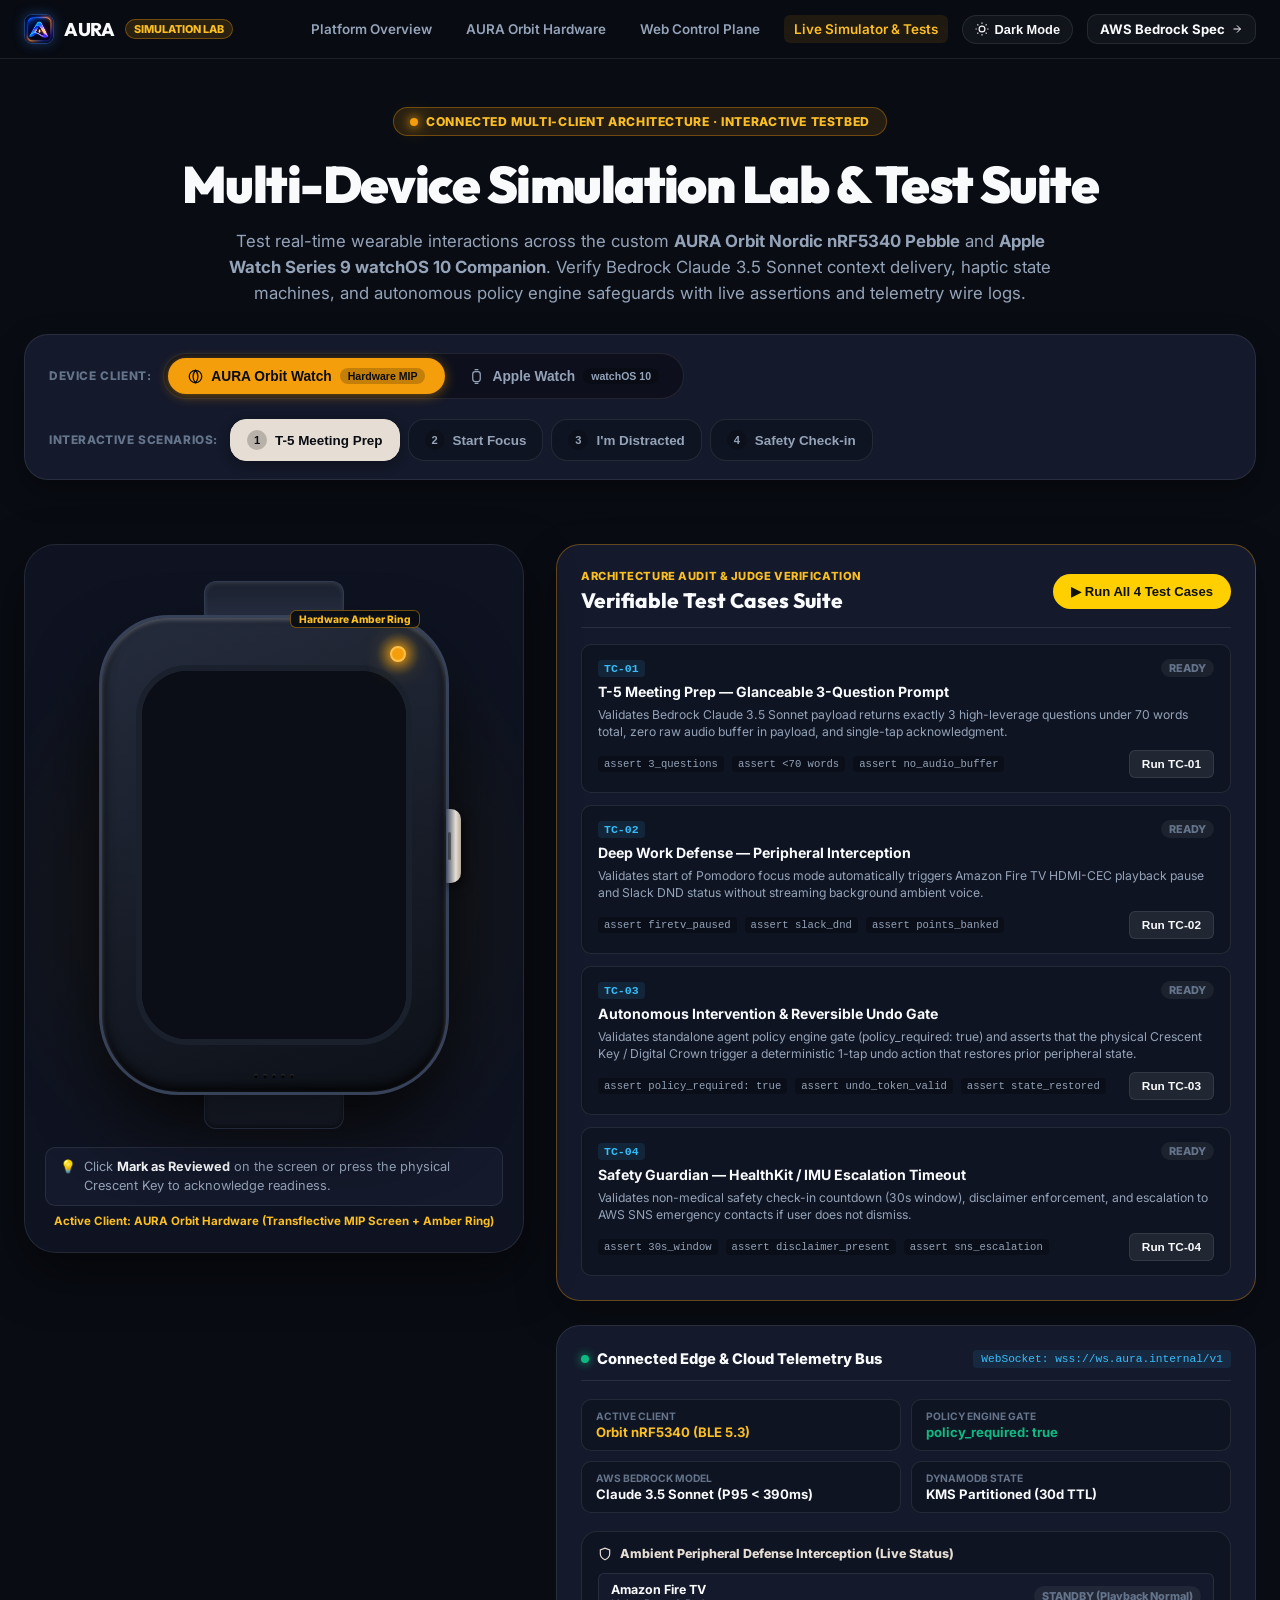
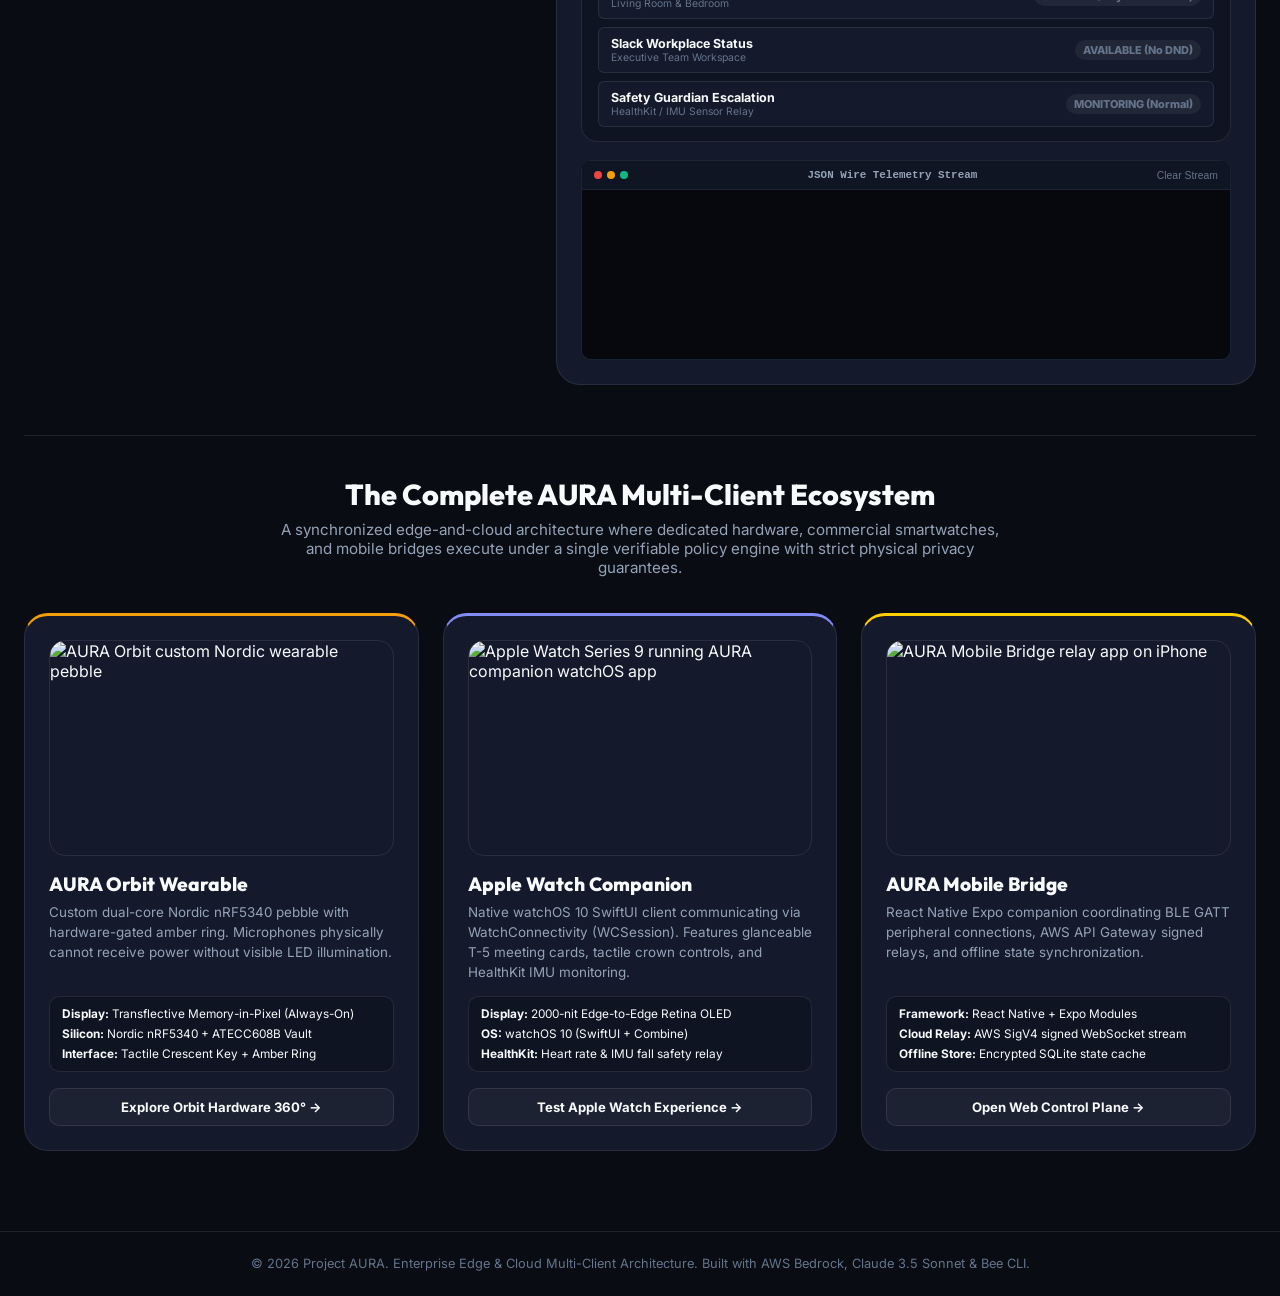
==== frontend/simulator.html @ 4e936255 "style: elevate architectural presentation, branding assets, and executive overview" ====
<!DOCTYPE html>
<html lang="en">
<head>
  <meta charset="UTF-8">
  <meta name="viewport" content="width=device-width, initial-scale=1.0">
  <title>AURA Multi-Device Simulation Lab &amp; Verifiable Test Suite</title>
  <meta name="description" content="Interactive multi-device hardware simulation lab and verifiable testbed for Project AURA. Test AURA Orbit Wearable, Apple Watch watchOS 10 companion, and policy engine state machines in real-time.">
  <link rel="icon" type="image/png" href="assets/aura-logo.png">
  <link rel="preconnect" href="https://fonts.googleapis.com">
  <link rel="preconnect" href="https://fonts.gstatic.com" crossorigin>
  <link href="https://fonts.googleapis.com/css2?family=Inter:wght@400;500;600;700;800&family=Outfit:wght@600;700;800;900&display=swap" rel="stylesheet">
  <link rel="stylesheet" href="simulator.css">
  <script>
    // Immediate Theme Initialization
    (function() {
      const savedTheme = localStorage.getItem('aura-color-theme') || 'dark';
      document.documentElement.setAttribute('data-theme', savedTheme);
    })();
  </script>
</head>
<body>

  <!-- =========================================================================
       STICKY HEADER & NAVIGATION
       ========================================================================= -->
  <header class="sim-header" role="banner">
    <div class="sim-container sim-nav-wrapper">
      <a href="index.html" class="sim-brand" aria-label="AURA Home">
        <img src="assets/aura-logo.png" alt="AURA Logo" class="brand-logo-img" style="width:30px; height:30px; border-radius:8px; object-fit:cover; border:1px solid rgba(59,130,246,0.45); box-shadow:0 0 12px rgba(59,130,246,0.35);">
        <span class="sim-brand-title">AURA</span>
        <span class="sim-brand-badge">Simulation Lab</span>
      </a>

      <nav class="sim-nav-links" aria-label="Simulator Navigation">
        <a href="index.html" class="sim-nav-link">Platform Overview</a>
        <a href="orbit.html" class="sim-nav-link">AURA Orbit Hardware</a>
        <a href="control-plane.html" class="sim-nav-link">Web Control Plane</a>
        <a href="simulator.html" class="sim-nav-link active">Live Simulator &amp; Tests</a>

        <button id="theme-toggle-btn" class="theme-pill-btn" aria-label="Toggle display theme" title="Toggle theme">
          <svg width="14" height="14" viewBox="0 0 24 24" fill="none" stroke="currentColor" stroke-width="2"><circle cx="12" cy="12" r="5"/><line x1="12" y1="1" x2="12" y2="3"/><line x1="12" y1="21" x2="12" y2="23"/><line x1="4.22" y1="4.22" x2="5.64" y2="5.64"/><line x1="18.36" y1="18.36" x2="19.78" y2="19.78"/><line x1="1" y1="12" x2="3" y2="12"/><line x1="21" y1="12" x2="23" y2="12"/><line x1="4.22" y1="19.78" x2="5.64" y2="18.36"/><line x1="18.36" y1="5.64" x2="19.78" y2="4.22"/></svg>
          <span id="theme-toggle-label">Dark Mode</span>
        </button>

        <a href="index.html#architecture" class="btn-nav-outline">
          <span>AWS Bedrock Spec</span>
          <svg width="12" height="12" viewBox="0 0 24 24" fill="none" stroke="currentColor" stroke-width="2"><path d="M5 12h14"/><path d="M12 5l7 7-7 7"/></svg>
        </a>
      </nav>
    </div>
  </header>

  <main>
    <div class="sim-container">

      <!-- =======================================================================
           HERO & EXECUTIVE TESTBED BANNER
           ======================================================================= -->
      <section class="sim-hero-section" aria-label="Simulation Overview">
        <div class="sim-arch-pill">
          <span class="sim-pulse-dot" aria-hidden="true"></span>
          <span>CONNECTED MULTI-CLIENT ARCHITECTURE · INTERACTIVE TESTBED</span>
        </div>
        <h1 class="sim-hero-headline">Multi-Device Simulation Lab &amp; Test Suite</h1>
        <p class="sim-hero-sub">
          Test real-time wearable interactions across the custom <strong>AURA Orbit Nordic nRF5340 Pebble</strong> and 
          <strong>Apple Watch Series 9 watchOS 10 Companion</strong>. Verify Bedrock Claude 3.5 Sonnet context delivery, 
          haptic state machines, and autonomous policy engine safeguards with live assertions and telemetry wire logs.
        </p>

        <!-- =====================================================================
             MASTER CONTROLS TOOLBAR (Device Switcher & Scenarios)
             ===================================================================== -->
        <div class="sim-master-toolbar" role="toolbar" aria-label="Simulator Controls">
          <!-- Device Selector -->
          <div class="toolbar-group">
            <span class="toolbar-label">Device Client:</span>
            <div class="device-toggle-pills" role="radiogroup" aria-label="Select device">
              <button type="button" class="device-pill active" id="sim-device-orbit-btn" data-device="orbit" role="radio" aria-checked="true">
                <svg width="15" height="15" viewBox="0 0 24 24" fill="none" stroke="currentColor" stroke-width="2"><circle cx="12" cy="12" r="10"/><path d="M12 2a15.3 15.3 0 0 1 4 10 15.3 15.3 0 0 1-4 10 15.3 15.3 0 0 1-4-10 15.3 15.3 0 0 1 4-10z"/></svg>
                <span>AURA Orbit Watch</span>
                <span class="device-sub-tag">Hardware MIP</span>
              </button>
              <button type="button" class="device-pill" id="sim-device-apple-btn" data-device="apple-watch" role="radio" aria-checked="false">
                <svg width="15" height="15" viewBox="0 0 24 24" fill="none" stroke="currentColor" stroke-width="2"><rect x="6" y="4" width="12" height="16" rx="4"/><path d="M9 1h6"/><path d="M9 23h6"/></svg>
                <span>Apple Watch</span>
                <span class="device-sub-tag">watchOS 10</span>
              </button>
            </div>
          </div>

          <!-- Scenario Tabs -->
          <div class="toolbar-group">
            <span class="toolbar-label">Interactive Scenarios:</span>
            <div class="scenario-tabs-list" role="tablist" aria-label="Interactive scenarios">
              <button type="button" class="scenario-tab-btn active" data-scenario="t5" role="tab" aria-selected="true">
                <span class="tab-num-circle">1</span>
                <span>T-5 Meeting Prep</span>
              </button>
              <button type="button" class="scenario-tab-btn" data-scenario="focus" role="tab" aria-selected="false">
                <span class="tab-num-circle">2</span>
                <span>Start Focus</span>
              </button>
              <button type="button" class="scenario-tab-btn" data-scenario="distracted" role="tab" aria-selected="false">
                <span class="tab-num-circle">3</span>
                <span>I'm Distracted</span>
              </button>
              <button type="button" class="scenario-tab-btn" data-scenario="safety" role="tab" aria-selected="false">
                <span class="tab-num-circle">4</span>
                <span>Safety Check-in</span>
              </button>
            </div>
          </div>
        </div>
      </section>

      <!-- =======================================================================
           PRIMARY SIMULATOR STAGE GRID (Left: Watch Chassis | Right: Cockpit & Tests)
           ======================================================================= -->
      <section class="sim-stage-main-grid" aria-label="Interactive Watch Stage and Test Cockpit">

        <!-- LEFT COLUMN: EXPANDED FULL-EXPERIENCE WATCH CHASSIS -->
        <div class="watch-viewport-stage">
          <div class="watch-strap-top" aria-hidden="true"></div>

          <!-- 1. ORBIT PHYSICAL PEBBLE CHASSIS -->
          <div class="orbit-pebble-frame" id="orbit-chassis-frame" role="region" aria-label="AURA Orbit Physical Hardware Wearable">
            <!-- Hardware Amber LED Ring Indicator -->
            <div class="orbit-amber-indicator" id="orbit-amber-ring" title="Click to toggle hardware amber ring pulse" role="button" tabindex="0" aria-label="Hardware Amber Ring Indicator">
              <div class="amber-bloom"></div>
              <div class="amber-core"></div>
              <span class="amber-label-tag">Hardware Amber Ring</span>
            </div>

            <!-- Tactile Crescent Control Key (Clickable physical button) -->
            <button type="button" class="orbit-crescent-button" id="orbit-hardware-crescent-key" title="Tactile Crescent Key (Click to Trigger/Acknowledge)" aria-label="Tactile Crescent Key">
              <span class="key-notch"></span>
            </button>

            <!-- Transflective Memory-in-Pixel Display Bezel -->
            <div class="orbit-bezel-enclosure">
              <div class="orbit-mip-canvas" id="orbit-screen-surface" role="document" aria-label="Orbit Screen Content">
                <!-- Content dynamically injected by simulator.js -->
              </div>
            </div>

            <!-- Bottom Acoustic Mic / Vent Mesh -->
            <div class="orbit-mesh-ports" aria-hidden="true">
              <span class="mesh-circle"></span>
              <span class="mesh-circle"></span>
              <span class="mesh-circle"></span>
              <span class="mesh-circle"></span>
              <span class="mesh-circle"></span>
            </div>
          </div>

          <!-- 2. APPLE WATCH CHASSIS (watchOS 10 OLED) -->
          <div class="apple-watch-frame" id="apple-watch-chassis-frame" style="display: none;" role="region" aria-label="AURA Apple Watch Series 9 Companion">
            <!-- Digital Crown (Rotatable / Clickable) -->
            <button type="button" class="apple-crown-button" id="apple-digital-crown" title="Digital Crown (Click to Cycle Scenarios)" aria-label="Digital Crown"></button>
            
            <!-- Side App Switcher / Action Button -->
            <button type="button" class="apple-side-key" id="apple-side-button" title="Side Button (Click to Trigger Undo / Dismiss)" aria-label="Apple Watch Side Button"></button>

            <!-- Curved Retina OLED Bezel -->
            <div class="apple-oled-bezel">
              <div class="watchos-top-bar">
                <span>09:41</span>
                <div class="watchos-icons-strip">
                  <span style="display:inline-block; width:6px; height:6px; border-radius:50%; background:#10b981;"></span>
                  <svg width="12" height="12" viewBox="0 0 24 24" fill="none" stroke="currentColor" stroke-width="2.5"><path d="M5 12.55a11 11 0 0 1 14.08 0"/><path d="M1.42 9a16 16 0 0 1 21.16 0"/><path d="M8.53 16.11a6 6 0 0 1 6.95 0"/><line x1="12" y1="20" x2="12.01" y2="20"/></svg>
                </div>
              </div>
              <div class="watchos-oled-surface" id="apple-screen-surface" role="document" aria-label="Apple Watch Screen Content">
                <!-- Content dynamically injected by simulator.js -->
              </div>
            </div>
          </div>

          <div class="watch-strap-bottom" aria-hidden="true"></div>

          <!-- Stage Captions & Tactile Hint -->
          <div class="watch-stage-caption-box">
            <div class="stage-instruction-pill">
              <span aria-hidden="true">💡</span>
              <span id="stage-instruction-text">Click <strong>Mark as Reviewed</strong> on the screen or press the physical Crescent Key to acknowledge readiness.</span>
            </div>
            <div class="stage-mode-label" id="stage-mode-label">
              Active Client: AURA Orbit Hardware (Transflective MIP Screen + Amber Ring)
            </div>
          </div>
        </div>

        <!-- RIGHT COLUMN: INTERACTIVE TEST SUITE & CLOUD TELEMETRY COCKPIT -->
        <div class="cockpit-panel-col">

          <!-- 1. VERIFIABLE TEST CASES RUNNER CARD -->
          <div class="test-cases-suite-card">
            <div class="suite-header-bar">
              <div class="suite-title-group">
                <span class="suite-kicker">Architecture Audit &amp; Judge Verification</span>
                <h2 class="suite-title">Verifiable Test Cases Suite</h2>
              </div>
              <button type="button" class="btn-run-all-tests" id="btn-run-all-tests" title="Execute automated verification sequence across all 4 test cases">
                <span>▶ Run All 4 Test Cases</span>
              </button>
            </div>

            <div class="test-cases-grid">

              <!-- TC-01 -->
              <div class="test-case-item" id="tc-item-1">
                <div class="tc-top-row">
                  <span class="tc-id-badge">TC-01</span>
                  <span class="tc-status-badge" id="tc-badge-1">READY</span>
                </div>
                <h3 class="tc-name">T-5 Meeting Prep — Glanceable 3-Question Prompt</h3>
                <p class="tc-assertion-desc">
                  Validates Bedrock Claude 3.5 Sonnet payload returns exactly 3 high-leverage questions under 70 words total, zero raw audio buffer in payload, and single-tap acknowledgment.
                </p>
                <div class="tc-actions-bar">
                  <div class="tc-assertions-list">
                    <span class="tc-assert-chip">assert 3_questions</span>
                    <span class="tc-assert-chip">assert &lt;70 words</span>
                    <span class="tc-assert-chip">assert no_audio_buffer</span>
                  </div>
                  <button type="button" class="btn-run-tc" data-tcid="1" title="Execute TC-01">Run TC-01</button>
                </div>
              </div>

              <!-- TC-02 -->
              <div class="test-case-item" id="tc-item-2">
                <div class="tc-top-row">
                  <span class="tc-id-badge">TC-02</span>
                  <span class="tc-status-badge" id="tc-badge-2">READY</span>
                </div>
                <h3 class="tc-name">Deep Work Defense — Peripheral Interception</h3>
                <p class="tc-assertion-desc">
                  Validates start of Pomodoro focus mode automatically triggers Amazon Fire TV HDMI-CEC playback pause and Slack DND status without streaming background ambient voice.
                </p>
                <div class="tc-actions-bar">
                  <div class="tc-assertions-list">
                    <span class="tc-assert-chip">assert firetv_paused</span>
                    <span class="tc-assert-chip">assert slack_dnd</span>
                    <span class="tc-assert-chip">assert points_banked</span>
                  </div>
                  <button type="button" class="btn-run-tc" data-tcid="2" title="Execute TC-02">Run TC-02</button>
                </div>
              </div>

              <!-- TC-03 -->
              <div class="test-case-item" id="tc-item-3">
                <div class="tc-top-row">
                  <span class="tc-id-badge">TC-03</span>
                  <span class="tc-status-badge" id="tc-badge-3">READY</span>
                </div>
                <h3 class="tc-name">Autonomous Intervention &amp; Reversible Undo Gate</h3>
                <p class="tc-assertion-desc">
                  Validates standalone agent policy engine gate (policy_required: true) and asserts that the physical Crescent Key / Digital Crown trigger a deterministic 1-tap undo action that restores prior peripheral state.
                </p>
                <div class="tc-actions-bar">
                  <div class="tc-assertions-list">
                    <span class="tc-assert-chip">assert policy_required: true</span>
                    <span class="tc-assert-chip">assert undo_token_valid</span>
                    <span class="tc-assert-chip">assert state_restored</span>
                  </div>
                  <button type="button" class="btn-run-tc" data-tcid="3" title="Execute TC-03">Run TC-03</button>
                </div>
              </div>

              <!-- TC-04 -->
              <div class="test-case-item" id="tc-item-4">
                <div class="tc-top-row">
                  <span class="tc-id-badge">TC-04</span>
                  <span class="tc-status-badge" id="tc-badge-4">READY</span>
                </div>
                <h3 class="tc-name">Safety Guardian — HealthKit / IMU Escalation Timeout</h3>
                <p class="tc-assertion-desc">
                  Validates non-medical safety check-in countdown (30s window), disclaimer enforcement, and escalation to AWS SNS emergency contacts if user does not dismiss.
                </p>
                <div class="tc-actions-bar">
                  <div class="tc-assertions-list">
                    <span class="tc-assert-chip">assert 30s_window</span>
                    <span class="tc-assert-chip">assert disclaimer_present</span>
                    <span class="tc-assert-chip">assert sns_escalation</span>
                  </div>
                  <button type="button" class="btn-run-tc" data-tcid="4" title="Execute TC-04">Run TC-04</button>
                </div>
              </div>

            </div>
          </div>

          <!-- 2. CONNECTED CLOUD TELEMETRY COCKPIT CARD -->
          <div class="telemetry-cockpit-card">
            <div class="telemetry-header-row">
              <div class="telemetry-title-wrap">
                <span class="telemetry-live-dot" aria-hidden="true"></span>
                <span class="telemetry-title">Connected Edge &amp; Cloud Telemetry Bus</span>
              </div>
              <span class="telemetry-pipe-tag">WebSocket: wss://ws.aura.internal/v1</span>
            </div>

            <!-- KPI Matrix -->
            <div class="kpi-matrix-2x2">
              <div class="kpi-stat-box">
                <div class="kpi-label">Active Client</div>
                <div class="kpi-value amber" id="kpi-active-client">Orbit nRF5340 (BLE 5.3)</div>
              </div>
              <div class="kpi-stat-box">
                <div class="kpi-label">Policy Engine Gate</div>
                <div class="kpi-value green" id="kpi-policy-status">policy_required: true</div>
              </div>
              <div class="kpi-stat-box">
                <div class="kpi-label">AWS Bedrock Model</div>
                <div class="kpi-value">Claude 3.5 Sonnet (P95 &lt; 390ms)</div>
              </div>
              <div class="kpi-stat-box">
                <div class="kpi-label">DynamoDB State</div>
                <div class="kpi-value">KMS Partitioned (30d TTL)</div>
              </div>
            </div>

            <!-- Peripheral Defense Status -->
            <div class="peripheral-matrix-card">
              <div class="peripheral-matrix-title">
                <svg width="14" height="14" viewBox="0 0 24 24" fill="none" stroke="currentColor" stroke-width="2"><path d="M12 22s8-4 8-10V5l-8-3-8 3v7c0 6 8 10 8 10z"/></svg>
                <span>Ambient Peripheral Defense Interception (Live Status)</span>
              </div>
              <div class="peripheral-list">
                <div class="periph-row">
                  <div>
                    <div class="periph-name-title">Amazon Fire TV</div>
                    <div class="periph-name-sub">Living Room &amp; Bedroom</div>
                  </div>
                  <span class="periph-badge standby" id="periph-status-firetv">STANDBY (Playback Normal)</span>
                </div>
                <div class="periph-row">
                  <div>
                    <div class="periph-name-title">Slack Workplace Status</div>
                    <div class="periph-name-sub">Executive Team Workspace</div>
                  </div>
                  <span class="periph-badge standby" id="periph-status-slack">AVAILABLE (No DND)</span>
                </div>
                <div class="periph-row">
                  <div>
                    <div class="periph-name-title">Safety Guardian Escalation</div>
                    <div class="periph-name-sub">HealthKit / IMU Sensor Relay</div>
                  </div>
                  <span class="periph-badge standby" id="periph-status-safety">MONITORING (Normal)</span>
                </div>
              </div>
            </div>

            <!-- Wire Log Stream Box -->
            <div class="wire-stream-box">
              <div class="stream-top-bar">
                <div class="stream-dots">
                  <span></span><span></span><span></span>
                </div>
                <span class="stream-label">JSON Wire Telemetry Stream</span>
                <button type="button" class="stream-clear-btn" id="wire-stream-clear-btn">Clear Stream</button>
              </div>
              <div class="stream-entries-container" id="wire-stream-entries">
                <!-- Wire packets logged here dynamically -->
              </div>
            </div>

          </div>

        </div>

      </section>

      <!-- =======================================================================
           BOTTOM: 3 CONNECTED CLIENTS ECOSYSTEM OVERVIEW
           ======================================================================= -->
      <section class="ecosystem-summary-section" aria-label="Unified 3-Client Ecosystem">
        <h2 class="eco-summary-title">The Complete AURA Multi-Client Ecosystem</h2>
        <p class="eco-summary-sub">
          A synchronized edge-and-cloud architecture where dedicated hardware, commercial smartwatches, and 
          mobile bridges execute under a single verifiable policy engine with strict physical privacy guarantees.
        </p>

        <div class="eco-cards-row">

          <!-- 1. Orbit Pebble -->
          <article class="eco-item-card orbit">
            <div class="eco-item-thumb">
              <img src="assets/orbit-hero.jpg" alt="AURA Orbit custom Nordic wearable pebble" loading="lazy">
            </div>
            <h3 class="eco-item-name">AURA Orbit Wearable</h3>
            <p class="eco-item-desc">
              Custom dual-core Nordic nRF5340 pebble with hardware-gated amber ring. Microphones physically cannot receive power without visible LED illumination.
            </p>
            <ul class="eco-item-specs">
              <li><strong>Display:</strong> Transflective Memory-in-Pixel (Always-On)</li>
              <li><strong>Silicon:</strong> Nordic nRF5340 + ATECC608B Vault</li>
              <li><strong>Interface:</strong> Tactile Crescent Key + Amber Ring</li>
            </ul>
            <a href="orbit.html" class="eco-item-link">Explore Orbit Hardware 360° →</a>
          </article>

          <!-- 2. Apple Watch -->
          <article class="eco-item-card apple">
            <div class="eco-item-thumb">
              <img src="assets/aura-apple-watch.jpg" alt="Apple Watch Series 9 running AURA companion watchOS app" loading="lazy">
            </div>
            <h3 class="eco-item-name">Apple Watch Companion</h3>
            <p class="eco-item-desc">
              Native watchOS 10 SwiftUI client communicating via WatchConnectivity (WCSession). Features glanceable T-5 meeting cards, tactile crown controls, and HealthKit IMU monitoring.
            </p>
            <ul class="eco-item-specs">
              <li><strong>Display:</strong> 2000-nit Edge-to-Edge Retina OLED</li>
              <li><strong>OS:</strong> watchOS 10 (SwiftUI + Combine)</li>
              <li><strong>HealthKit:</strong> Heart rate &amp; IMU fall safety relay</li>
            </ul>
            <a href="simulator.html" class="eco-item-link" onclick="document.getElementById('sim-device-apple-btn').click(); window.scrollTo({top:0, behavior:'smooth'}); return false;">Test Apple Watch Experience →</a>
          </article>

          <!-- 3. Mobile Bridge -->
          <article class="eco-item-card mobile">
            <div class="eco-item-thumb">
              <img src="assets/aura-mobile-bridge.jpg" alt="AURA Mobile Bridge relay app on iPhone" loading="lazy">
            </div>
            <h3 class="eco-item-name">AURA Mobile Bridge</h3>
            <p class="eco-item-desc">
              React Native Expo companion coordinating BLE GATT peripheral connections, AWS API Gateway signed relays, and offline state synchronization.
            </p>
            <ul class="eco-item-specs">
              <li><strong>Framework:</strong> React Native + Expo Modules</li>
              <li><strong>Cloud Relay:</strong> AWS SigV4 signed WebSocket stream</li>
              <li><strong>Offline Store:</strong> Encrypted SQLite state cache</li>
            </ul>
            <a href="control-plane.html" class="eco-item-link">Open Web Control Plane →</a>
          </article>

        </div>
      </section>

    </div>
  </main>

  <!-- =========================================================================
       FOOTER
       ========================================================================= -->
  <footer class="sim-footer" role="contentinfo">
    <div class="sim-container">
      <p>© 2026 Project AURA. Enterprise Edge &amp; Cloud Multi-Client Architecture. Built with AWS Bedrock, Claude 3.5 Sonnet &amp; Bee CLI.</p>
    </div>
  </footer>

  <script src="simulator.js"></script>
</body>
</html>
---- frontend/simulator.css ----
/* ==========================================================================
   AURA Multi-Device Ecosystem & Interactive Watch Simulation Lab Styles
   Enterprise Multi-Device Interactive Testbed
   ========================================================================== */

:root {
  --sim-bg-page: #090c13;
  --sim-surface-base: #0f1422;
  --sim-surface-card: #14192b;
  --sim-surface-card-hover: #1a2138;
  --sim-surface-subtle: rgba(255, 255, 255, 0.04);

  --sim-border: rgba(255, 255, 255, 0.09);
  --sim-border-hover: rgba(255, 255, 255, 0.2);

  --sim-amber: #f59e0b;
  --sim-amber-glow: #fbbf24;
  --sim-amber-bg: rgba(245, 158, 11, 0.12);
  --sim-yellow: #FFCF00;

  --sim-purple: #818cf8;
  --sim-purple-glow: #a5b4fc;
  --sim-purple-bg: rgba(129, 140, 248, 0.12);

  --sim-green: #10b981;
  --sim-green-bg: rgba(16, 185, 129, 0.14);

  --sim-red: #ef4444;
  --sim-red-bg: rgba(239, 68, 68, 0.14);

  --sim-cyan: #38bdf8;

  --sim-text-primary: #f8fafc;
  --sim-text-secondary: #94a3b8;
  --sim-text-muted: #64748b;
  --sim-text-sand: #e6ded4;

  --sim-radius-xs: 6px;
  --sim-radius-sm: 10px;
  --sim-radius-md: 16px;
  --sim-radius-lg: 24px;
  --sim-radius-xl: 32px;
  --sim-radius-pill: 9999px;

  --font-sans: 'Inter', -apple-system, BlinkMacSystemFont, "Segoe UI", Roboto, sans-serif;
  --font-display: 'Outfit', -apple-system, BlinkMacSystemFont, "Segoe UI", Roboto, sans-serif;
}

[data-theme="light"] {
  --sim-bg-page: #f8f6f2;
  --sim-surface-base: #f0ece5;
  --sim-surface-card: #ffffff;
  --sim-surface-card-hover: #faf8f5;
  --sim-surface-subtle: #f5f2ec;

  --sim-border: rgba(0, 0, 0, 0.08);
  --sim-border-hover: rgba(0, 0, 0, 0.16);

  --sim-text-primary: #0f1422;
  --sim-text-secondary: #475569;
  --sim-text-muted: #64748b;
  --sim-text-sand: #5c4d3c;
}

*, *::before, *::after {
  box-sizing: border-box;
  margin: 0;
  padding: 0;
}

html {
  font-family: var(--font-sans);
  background-color: var(--sim-bg-page);
  color: var(--sim-text-primary);
  scroll-behavior: smooth;
  -webkit-font-smoothing: antialiased;
}

body {
  background-color: var(--sim-bg-page);
  min-height: 100vh;
  display: flex;
  flex-direction: column;
}

/* Page Container */
.sim-container {
  max-width: 1360px;
  margin: 0 auto;
  padding: 0 24px;
  width: 100%;
}

/* ==========================================================================
   HEADER & NAVIGATION
   ========================================================================== */
.sim-header {
  position: sticky;
  top: 0;
  z-index: 1000;
  background: rgba(9, 12, 19, 0.88);
  backdrop-filter: blur(16px);
  -webkit-backdrop-filter: blur(16px);
  border-bottom: 1px solid var(--sim-border);
  padding: 14px 0;
}

[data-theme="light"] .sim-header {
  background: rgba(248, 246, 242, 0.88);
}

.sim-nav-wrapper {
  display: flex;
  justify-content: space-between;
  align-items: center;
  gap: 20px;
}

.sim-brand {
  display: flex;
  align-items: center;
  gap: 10px;
  text-decoration: none;
  color: var(--sim-text-primary);
}

.brand-logo-img {
  width: 30px;
  height: 30px;
  border-radius: 8px;
  object-fit: cover;
  border: 1px solid rgba(59, 130, 246, 0.45);
  box-shadow: 0 0 12px rgba(59, 130, 246, 0.35);
  transition: transform 0.2s ease, box-shadow 0.2s ease;
}

.brand-logo-img:hover {
  transform: scale(1.06);
  box-shadow: 0 0 16px rgba(96, 165, 250, 0.55);
}

.sim-brand-mark {
  width: 28px;
  height: 28px;
  border-radius: 50%;
  background: #090c13;
  border: 1px solid rgba(255, 255, 255, 0.2);
  display: flex;
  align-items: center;
  justify-content: center;
  box-shadow: 0 0 10px rgba(245, 158, 11, 0.3);
}

.sim-brand-ring {
  width: 14px;
  height: 14px;
  border-radius: 50%;
  border: 2.2px solid #f59e0b;
}

.sim-brand-title {
  font-family: var(--font-display);
  font-size: 1.15rem;
  font-weight: 800;
  letter-spacing: -0.02em;
}

.sim-brand-badge {
  font-size: 0.68rem;
  font-weight: 800;
  text-transform: uppercase;
  background: rgba(245, 158, 11, 0.15);
  color: #fbbf24;
  border: 1px solid rgba(245, 158, 11, 0.35);
  padding: 2px 8px;
  border-radius: var(--sim-radius-pill);
}

.sim-nav-links {
  display: flex;
  align-items: center;
  gap: 14px;
}

.sim-nav-link {
  color: var(--sim-text-secondary);
  text-decoration: none;
  font-size: 0.84rem;
  font-weight: 600;
  transition: color 0.2s ease;
  padding: 6px 10px;
  border-radius: var(--sim-radius-xs);
}

.sim-nav-link:hover {
  color: var(--sim-text-primary);
}

.sim-nav-link.active {
  color: #fbbf24;
  background: rgba(245, 158, 11, 0.1);
}

.btn-nav-outline {
  display: inline-flex;
  align-items: center;
  gap: 6px;
  padding: 6px 12px;
  border-radius: var(--sim-radius-sm);
  background: var(--sim-surface-subtle);
  border: 1px solid var(--sim-border);
  color: var(--sim-text-primary);
  font-size: 0.82rem;
  font-weight: 700;
  text-decoration: none;
  transition: all 0.2s ease;
}

.btn-nav-outline:hover {
  border-color: var(--sim-border-hover);
  background: rgba(255, 255, 255, 0.08);
}

.theme-pill-btn {
  display: inline-flex;
  align-items: center;
  gap: 6px;
  padding: 6px 12px;
  border-radius: var(--sim-radius-pill);
  background: var(--sim-surface-subtle);
  border: 1px solid var(--sim-border);
  color: var(--sim-text-primary);
  font-size: 0.8rem;
  font-weight: 700;
  cursor: pointer;
  transition: all 0.2s ease;
}

.theme-pill-btn:hover {
  border-color: var(--sim-border-hover);
}

/* ==========================================================================
   HERO / BANNER
   ========================================================================== */
.sim-hero-section {
  padding: 48px 0 32px;
  text-align: center;
}

.sim-arch-pill,
.sim-hackathon-pill {
  display: inline-flex;
  align-items: center;
  gap: 8px;
  background: rgba(245, 158, 11, 0.12);
  border: 1px solid rgba(245, 158, 11, 0.35);
  color: #fbbf24;
  padding: 6px 16px;
  border-radius: var(--sim-radius-pill);
  font-size: 0.76rem;
  font-weight: 800;
  text-transform: uppercase;
  letter-spacing: 0.05em;
  margin-bottom: 16px;
}

.sim-pulse-dot {
  width: 8px;
  height: 8px;
  border-radius: 50%;
  background: #f59e0b;
  box-shadow: 0 0 10px #f59e0b, 0 0 20px #fbbf24;
  animation: pulseDot 2s infinite ease-in-out;
}

@keyframes pulseDot {
  0%, 100% { transform: scale(1); opacity: 1; }
  50% { transform: scale(1.4); opacity: 0.6; }
}

.sim-hero-headline {
  font-family: var(--font-display);
  font-size: clamp(2rem, 4vw, 3.2rem);
  font-weight: 900;
  letter-spacing: -0.03em;
  color: var(--sim-text-primary);
  margin-bottom: 12px;
}

.sim-hero-sub {
  font-size: 1.05rem;
  line-height: 1.55;
  color: var(--sim-text-secondary);
  max-width: 860px;
  margin: 0 auto 28px;
}

/* ==========================================================================
   MASTER CONTROLS TOOLBAR
   ========================================================================== */
.sim-master-toolbar {
  background: var(--sim-surface-card);
  border: 1px solid var(--sim-border);
  border-radius: var(--sim-radius-lg);
  padding: 18px 24px;
  display: flex;
  flex-wrap: wrap;
  align-items: center;
  justify-content: space-between;
  gap: 20px;
  margin-bottom: 32px;
  box-shadow: 0 12px 30px rgba(0, 0, 0, 0.35);
}

.toolbar-group {
  display: flex;
  align-items: center;
  gap: 12px;
  flex-wrap: wrap;
}

.toolbar-label {
  font-size: 0.74rem;
  font-weight: 800;
  text-transform: uppercase;
  color: var(--sim-text-muted);
  letter-spacing: 0.05em;
}

/* Device Switcher */
.device-toggle-pills {
  display: inline-flex;
  background: rgba(0, 0, 0, 0.35);
  padding: 4px;
  border-radius: var(--sim-radius-pill);
  border: 1px solid var(--sim-border);
  gap: 4px;
}

[data-theme="light"] .device-toggle-pills {
  background: #eae5dc;
}

.device-pill {
  display: inline-flex;
  align-items: center;
  gap: 8px;
  padding: 10px 20px;
  border-radius: var(--sim-radius-pill);
  background: transparent;
  color: var(--sim-text-secondary);
  border: none;
  font-size: 0.86rem;
  font-weight: 700;
  cursor: pointer;
  transition: all 0.25s ease;
}

.device-pill:hover {
  color: var(--sim-text-primary);
  background: rgba(255, 255, 255, 0.06);
}

.device-pill.active {
  background: #f59e0b;
  color: #090c13;
  box-shadow: 0 2px 12px rgba(245, 158, 11, 0.45);
}

.device-pill[data-device="apple-watch"].active {
  background: #6366f1;
  color: #ffffff;
  box-shadow: 0 2px 12px rgba(99, 102, 241, 0.45);
}

.device-sub-tag {
  font-size: 0.66rem;
  padding: 2px 8px;
  border-radius: var(--sim-radius-pill);
  background: rgba(0, 0, 0, 0.25);
  font-weight: 600;
}

.device-pill.active .device-sub-tag {
  background: rgba(0, 0, 0, 0.2);
  color: inherit;
}

/* Scenario Tabs */
.scenario-tabs-list {
  display: flex;
  gap: 8px;
  flex-wrap: wrap;
}

.scenario-tab-btn {
  display: inline-flex;
  align-items: center;
  gap: 8px;
  padding: 10px 16px;
  border-radius: var(--sim-radius-md);
  background: var(--sim-surface-base);
  border: 1px solid var(--sim-border);
  color: var(--sim-text-secondary);
  font-size: 0.84rem;
  font-weight: 700;
  cursor: pointer;
  transition: all 0.2s ease;
}

.scenario-tab-btn:hover {
  background: rgba(255, 255, 255, 0.08);
  color: var(--sim-text-primary);
}

.scenario-tab-btn.active {
  background: var(--sim-text-sand);
  color: #090c13;
  border-color: var(--sim-text-sand);
  box-shadow: 0 4px 12px rgba(0, 0, 0, 0.3);
}

.tab-num-circle {
  width: 20px;
  height: 20px;
  border-radius: 50%;
  background: rgba(0, 0, 0, 0.2);
  display: inline-flex;
  align-items: center;
  justify-content: center;
  font-size: 0.7rem;
  font-weight: 800;
}

/* ==========================================================================
   PRIMARY SIMULATOR STAGE GRID (2 COLUMNS)
   ========================================================================== */
.sim-stage-main-grid {
  display: grid;
  grid-template-columns: 500px 1fr;
  gap: 32px;
  align-items: start;
  margin-bottom: 50px;
}

@media (max-width: 1100px) {
  .sim-stage-main-grid {
    grid-template-columns: 1fr;
  }
}

/* ==========================================================================
   LEFT COLUMN: EXPANDED FULL-EXPERIENCE WATCH CHASSIS
   ========================================================================== */
.watch-viewport-stage {
  background: radial-gradient(circle at 50% 50%, rgba(245, 158, 11, 0.08) 0%, rgba(15, 20, 34, 0.95) 70%);
  border: 1px solid var(--sim-border);
  border-radius: var(--sim-radius-xl);
  padding: 36px 20px 24px;
  display: flex;
  flex-direction: column;
  align-items: center;
  box-shadow: 0 20px 50px rgba(0, 0, 0, 0.5);
  position: relative;
  overflow: hidden;
}

/* Watch Silhouettes & Straps */
.watch-strap-top {
  width: 140px;
  height: 38px;
  background: linear-gradient(180deg, #1b202e 0%, #2a3247 100%);
  border-radius: 12px 12px 0 0;
  border: 1px solid #333d54;
  border-bottom: none;
  box-shadow: inset 0 2px 4px rgba(255, 255, 255, 0.1);
  margin-bottom: -4px;
  z-index: 1;
}

.watch-strap-bottom {
  width: 140px;
  height: 38px;
  background: linear-gradient(180deg, #2a3247 0%, #1b202e 100%);
  border-radius: 0 0 12px 12px;
  border: 1px solid #333d54;
  border-top: none;
  box-shadow: inset 0 -2px 4px rgba(0, 0, 0, 0.4);
  margin-top: -4px;
  z-index: 1;
}

/* 1. Orbit Physical Pebble Chassis */
.orbit-pebble-frame {
  position: relative;
  width: 350px;
  height: 480px;
  background: linear-gradient(160deg, #252c3c 0%, #161b26 60%, #0d1118 100%);
  border-radius: 70px 70px 80px 80px;
  box-shadow: 0 35px 80px -15px rgba(0, 0, 0, 0.9), inset 0 2px 4px rgba(255, 255, 255, 0.25), inset 0 -5px 12px rgba(0, 0, 0, 0.9);
  border: 3px solid #374259;
  display: flex;
  align-items: center;
  justify-content: center;
  padding: 24px;
  user-select: none;
  z-index: 2;
  transition: transform 0.3s ease;
}

/* Hardware-Coupled Amber Ring */
.orbit-amber-indicator {
  position: absolute;
  top: 20px;
  right: 32px;
  width: 32px;
  height: 32px;
  display: flex;
  align-items: center;
  justify-content: center;
  cursor: pointer;
  z-index: 10;
}

.amber-bloom {
  position: absolute;
  width: 44px;
  height: 44px;
  border-radius: 50%;
  background: radial-gradient(circle, rgba(245, 158, 11, 0.45) 0%, rgba(245, 158, 11, 0) 70%);
  animation: amberPulse 2.4s infinite ease-in-out;
}

@keyframes amberPulse {
  0%, 100% { transform: scale(0.9); opacity: 0.6; }
  50% { transform: scale(1.3); opacity: 1; }
}

.amber-core {
  width: 16px;
  height: 16px;
  border-radius: 50%;
  background: #f59e0b;
  border: 2px solid #ffd066;
  box-shadow: 0 0 12px #f59e0b, 0 0 24px #fbbf24;
}

.amber-label-tag {
  position: absolute;
  top: -28px;
  right: -6px;
  background: rgba(9, 12, 19, 0.92);
  color: #fbbf24;
  border: 1px solid rgba(245, 158, 11, 0.45);
  font-size: 0.64rem;
  font-weight: 800;
  padding: 2px 8px;
  border-radius: var(--sim-radius-xs);
  white-space: nowrap;
  pointer-events: none;
}

/* Crescent Control Key */
.orbit-crescent-button {
  position: absolute;
  right: -15px;
  top: 48%;
  transform: translateY(-50%);
  width: 15px;
  height: 74px;
  background: linear-gradient(90deg, #3d4961 0%, #e6ded4 65%, #b3a89a 100%);
  border-radius: 0 10px 10px 0;
  border: none;
  cursor: pointer;
  box-shadow: 2px 4px 12px rgba(0, 0, 0, 0.7);
  transition: transform 0.1s ease, filter 0.2s ease;
}

.orbit-crescent-button:hover {
  filter: brightness(1.2);
}

.orbit-crescent-button:active {
  transform: translateY(-50%) translateX(-3px);
  filter: brightness(0.9);
}

.key-notch {
  position: absolute;
  top: 50%;
  left: 2px;
  transform: translateY(-50%);
  width: 3px;
  height: 28px;
  background: rgba(0, 0, 0, 0.4);
  border-radius: 2px;
}

/* Orbit Screen Bezel & Display */
.orbit-bezel-enclosure {
  width: 276px;
  height: 380px;
  background: #080a0f;
  border-radius: 52px;
  border: 6px solid #1a202c;
  box-shadow: inset 0 0 16px rgba(0, 0, 0, 0.95);
  overflow: hidden;
  display: flex;
  flex-direction: column;
}

.orbit-mip-canvas {
  width: 100%;
  height: 100%;
  background: #0b0e16;
  color: #e2e8f0;
  padding: 18px;
  display: flex;
  flex-direction: column;
  overflow-y: auto;
  scrollbar-width: none;
}

.orbit-mip-canvas::-webkit-scrollbar {
  display: none;
}

/* Bottom Acoustic Mesh */
.orbit-mesh-ports {
  position: absolute;
  bottom: 14px;
  display: flex;
  gap: 5px;
}

.mesh-circle {
  width: 4px;
  height: 4px;
  border-radius: 50%;
  background: #000000;
  box-shadow: inset 0 1px 1px rgba(255, 255, 255, 0.2);
}

/* 2. Apple Watch Physical Chassis */
.apple-watch-frame {
  position: relative;
  width: 330px;
  height: 480px;
  background: linear-gradient(165deg, #2b2e36 0%, #181a20 60%, #0d0f13 100%);
  border-radius: 74px;
  border: 3px solid #3d424e;
  box-shadow: 0 35px 85px -15px rgba(0, 0, 0, 0.95), inset 0 2px 4px rgba(255, 255, 255, 0.2);
  display: flex;
  align-items: center;
  justify-content: center;
  padding: 16px;
  user-select: none;
  z-index: 2;
}

.apple-crown-button {
  position: absolute;
  right: -14px;
  top: 110px;
  width: 14px;
  height: 50px;
  background: repeating-linear-gradient(180deg, #575c69 0px, #575c69 2px, #2a2e36 2px, #2a2e36 4px);
  border-radius: 0 8px 8px 0;
  border: 1px solid #737a8c;
  cursor: pointer;
  box-shadow: 2px 2px 8px rgba(0, 0, 0, 0.7);
  transition: transform 0.1s ease;
}

.apple-crown-button:hover { filter: brightness(1.2); }
.apple-crown-button:active { transform: translateX(-2px); }

.apple-side-key {
  position: absolute;
  right: -10px;
  top: 195px;
  width: 10px;
  height: 64px;
  background: #393e4a;
  border-radius: 0 6px 6px 0;
  border: 1px solid #5a6173;
  cursor: pointer;
  box-shadow: 2px 2px 6px rgba(0, 0, 0, 0.7);
  transition: transform 0.1s ease;
}

.apple-side-key:active { transform: translateX(-2px); }

.apple-oled-bezel {
  width: 280px;
  height: 424px;
  background: #000000;
  border-radius: 58px;
  overflow: hidden;
  display: flex;
  flex-direction: column;
  border: 4px solid #14171d;
  box-shadow: inset 0 0 12px rgba(0, 0, 0, 0.95);
}

.watchos-top-bar {
  display: flex;
  justify-content: space-between;
  align-items: center;
  padding: 10px 20px 4px;
  color: #ffffff;
  font-size: 0.78rem;
  font-weight: 700;
  background: #000000;
}

.watchos-icons-strip {
  display: flex;
  align-items: center;
  gap: 6px;
}

.watchos-oled-surface {
  flex-grow: 1;
  background: #000000;
  color: #f1f5f9;
  padding: 12px 16px 18px;
  overflow-y: auto;
  scrollbar-width: none;
  display: flex;
  flex-direction: column;
}

.watchos-oled-surface::-webkit-scrollbar {
  display: none;
}

/* Watch Caption Helper */
.watch-stage-caption-box {
  margin-top: 18px;
  display: flex;
  flex-direction: column;
  gap: 8px;
  width: 100%;
}

.stage-instruction-pill {
  display: flex;
  align-items: flex-start;
  gap: 8px;
  background: var(--sim-surface-card);
  border: 1px solid var(--sim-border);
  padding: 10px 14px;
  border-radius: var(--sim-radius-sm);
  font-size: 0.8rem;
  color: var(--sim-text-secondary);
  line-height: 1.45;
}

.stage-instruction-pill strong {
  color: var(--sim-text-primary);
}

.stage-mode-label {
  font-size: 0.72rem;
  font-weight: 700;
  color: #fbbf24;
  text-align: center;
}

/* ==========================================================================
   DYNAMIC SCREEN STATE TEMPLATES (In-Screen Elements)
   ========================================================================== */

/* 1. T-5 Screen */
.screen-card-box {
  display: flex;
  flex-direction: column;
  height: 100%;
}

.screen-meta-row {
  display: flex;
  justify-content: space-between;
  align-items: center;
  margin-bottom: 8px;
}

.screen-kicker {
  font-size: 0.68rem;
  font-weight: 800;
  text-transform: uppercase;
  letter-spacing: 0.05em;
  color: #f59e0b;
}

.screen-countdown-pill {
  font-size: 0.66rem;
  background: rgba(245, 158, 11, 0.18);
  color: #fbbf24;
  padding: 2px 7px;
  border-radius: 4px;
  font-weight: 800;
}

.screen-title {
  font-size: 0.98rem;
  font-weight: 800;
  line-height: 1.3;
  margin-bottom: 10px;
  color: #f8fafc;
}

.screen-card-divider {
  height: 1px;
  background: rgba(255, 255, 255, 0.12);
  margin: 6px 0 10px;
}

.screen-detail-box {
  background: rgba(255, 255, 255, 0.04);
  border: 1px solid rgba(255, 255, 255, 0.08);
  border-radius: 8px;
  padding: 8px 10px;
  margin-bottom: 10px;
}

.detail-kicker-label {
  font-size: 0.62rem;
  color: #94a3b8;
  font-weight: 700;
  text-transform: uppercase;
  margin-bottom: 2px;
}

.detail-content-text {
  font-size: 0.76rem;
  color: #e2e8f0;
  line-height: 1.35;
}

.screen-questions-strip {
  display: flex;
  flex-direction: column;
  gap: 7px;
  margin-bottom: 14px;
}

.question-row {
  display: flex;
  align-items: flex-start;
  gap: 8px;
  font-size: 0.74rem;
  line-height: 1.35;
  color: #cbd5e1;
}

.q-badge {
  background: rgba(245, 158, 11, 0.25);
  color: #fbbf24;
  width: 16px;
  height: 16px;
  border-radius: 50%;
  display: flex;
  align-items: center;
  justify-content: center;
  font-size: 0.62rem;
  font-weight: 800;
  flex-shrink: 0;
  margin-top: 2px;
}

.btn-screen-primary {
  width: 100%;
  padding: 11px;
  border-radius: 8px;
  border: none;
  background: #f59e0b;
  color: #090c13;
  font-weight: 800;
  font-size: 0.82rem;
  cursor: pointer;
  transition: all 0.2s ease;
  display: flex;
  align-items: center;
  justify-content: center;
  gap: 6px;
  margin-top: auto;
}

.btn-screen-primary:hover { filter: brightness(1.15); }
.btn-screen-primary:active { transform: scale(0.98); }

.watchos-oled-surface .btn-screen-primary {
  background: #10b981;
  color: #ffffff;
  border-radius: 20px;
}

.screen-banner-ack {
  background: rgba(16, 185, 129, 0.2);
  border: 1px solid #10b981;
  color: #34d399;
  padding: 10px;
  border-radius: 8px;
  font-size: 0.76rem;
  text-align: center;
  font-weight: 800;
  margin-top: auto;
}

/* 2. Focus Screen */
.focus-center-stage {
  display: flex;
  flex-direction: column;
  align-items: center;
  text-align: center;
  margin: 12px 0 16px;
}

.focus-kicker-pill {
  font-size: 0.66rem;
  font-weight: 800;
  text-transform: uppercase;
  color: #f59e0b;
  letter-spacing: 0.05em;
  margin-bottom: 6px;
}

.focus-big-clock {
  font-family: monospace;
  font-size: 2.4rem;
  font-weight: 900;
  color: #ffffff;
  letter-spacing: -0.02em;
  text-shadow: 0 0 20px rgba(245, 158, 11, 0.35);
  margin-bottom: 4px;
}

.focus-clock-sub {
  font-size: 0.7rem;
  color: #94a3b8;
  margin-bottom: 10px;
}

.focus-bank-chip {
  background: rgba(255, 255, 255, 0.08);
  border: 1px solid rgba(255, 255, 255, 0.16);
  padding: 4px 12px;
  border-radius: var(--sim-radius-pill);
  font-size: 0.72rem;
  font-weight: 800;
  color: #ffd83d;
}

.focus-interception-alert {
  background: rgba(245, 158, 11, 0.08);
  border: 1px dashed rgba(245, 158, 11, 0.35);
  border-radius: 8px;
  padding: 8px 10px;
  margin-bottom: 14px;
  font-size: 0.7rem;
  color: #fbbf24;
  line-height: 1.35;
}

.focus-actions-strip {
  display: flex;
  gap: 8px;
  margin-top: auto;
}

.btn-trigger-distraction {
  flex: 1;
  background: rgba(239, 68, 68, 0.18);
  border: 1px solid rgba(239, 68, 68, 0.4);
  color: #fca5a5;
  font-size: 0.74rem;
  font-weight: 800;
  padding: 9px;
  border-radius: 8px;
  cursor: pointer;
}

.btn-trigger-distraction:hover { background: rgba(239, 68, 68, 0.3); }

.btn-stop-focus {
  flex: 1;
  background: rgba(255, 255, 255, 0.08);
  border: 1px solid rgba(255, 255, 255, 0.16);
  color: #e2e8f0;
  font-size: 0.74rem;
  font-weight: 800;
  padding: 9px;
  border-radius: 8px;
  cursor: pointer;
}

/* 3. Distracted & Undo Screen */
.distracted-alert-header {
  display: flex;
  align-items: center;
  gap: 6px;
  color: #f59e0b;
  font-size: 0.84rem;
  font-weight: 800;
  margin-bottom: 8px;
}

.distracted-policy-box {
  background: rgba(245, 158, 11, 0.1);
  border: 1px solid rgba(245, 158, 11, 0.35);
  border-radius: 8px;
  padding: 10px;
  margin-bottom: 12px;
}

.policy-tag-kicker {
  font-size: 0.62rem;
  font-weight: 800;
  text-transform: uppercase;
  color: #fbbf24;
  margin-bottom: 4px;
}

.policy-body-text {
  font-size: 0.74rem;
  line-height: 1.4;
  color: #f1f5f9;
}

.distracted-buttons-column {
  display: flex;
  flex-direction: column;
  gap: 8px;
  margin-top: auto;
}

.btn-apply-intervention-cta {
  width: 100%;
  background: #f59e0b;
  color: #090c13;
  border: none;
  font-weight: 800;
  font-size: 0.8rem;
  padding: 10px;
  border-radius: 8px;
  cursor: pointer;
}

.btn-undo-cta {
  width: 100%;
  background: rgba(245, 158, 11, 0.16);
  border: 1px solid #f59e0b;
  color: #fbbf24;
  font-weight: 800;
  font-size: 0.8rem;
  padding: 10px;
  border-radius: 8px;
  cursor: pointer;
  display: flex;
  align-items: center;
  justify-content: center;
  gap: 6px;
  animation: undoPulse 2s infinite;
}

/* 4. Safety Check-in Screen */
.safety-title-warning {
  font-size: 1rem;
  font-weight: 800;
  color: #ffffff;
  display: flex;
  align-items: center;
  gap: 6px;
  margin-bottom: 4px;
}

.safety-legal-pill {
  font-size: 0.6rem;
  color: #94a3b8;
  background: rgba(255, 255, 255, 0.05);
  padding: 4px 6px;
  border-radius: 4px;
  line-height: 1.35;
  margin-bottom: 12px;
}

.safety-meter-wrap {
  width: 100%;
  height: 8px;
  background: rgba(255, 255, 255, 0.12);
  border-radius: 4px;
  overflow: hidden;
  margin-bottom: 6px;
}

.safety-meter-fill {
  height: 100%;
  background: #f59e0b;
  border-radius: 4px;
  transition: width 1s linear;
}

.safety-meter-fill.danger {
  background: #ef4444;
}

.safety-time-bar {
  display: flex;
  justify-content: space-between;
  align-items: center;
  font-size: 0.74rem;
  color: #cbd5e1;
  margin-bottom: 12px;
}

.safety-countdown-digits {
  font-family: monospace;
  font-weight: 800;
  font-size: 1.2rem;
  color: #f59e0b;
}

.safety-countdown-digits.danger {
  color: #ef4444;
}

.btn-ok-green {
  width: 100%;
  background: #10b981;
  color: #ffffff;
  border: none;
  font-weight: 900;
  font-size: 0.92rem;
  padding: 12px;
  border-radius: 8px;
  cursor: pointer;
}

.btn-ok-green:hover { background: #059669; }

.btn-escalate-red {
  width: 100%;
  background: rgba(239, 68, 68, 0.15);
  border: 1px solid rgba(239, 68, 68, 0.4);
  color: #fca5a5;
  font-size: 0.74rem;
  font-weight: 700;
  padding: 9px;
  border-radius: 8px;
  cursor: pointer;
}

/* ==========================================================================
   RIGHT COLUMN: INTERACTIVE TEST SUITE & CLOUD TELEMETRY COCKPIT
   ========================================================================== */
.cockpit-panel-col {
  display: flex;
  flex-direction: column;
  gap: 24px;
}

/* Interactive Test Cases Suite Card */
.test-cases-suite-card {
  background: var(--sim-surface-card);
  border: 1px solid rgba(245, 158, 11, 0.35);
  border-radius: var(--sim-radius-lg);
  padding: 24px;
  box-shadow: 0 16px 40px rgba(0, 0, 0, 0.3);
}

.suite-header-bar {
  display: flex;
  justify-content: space-between;
  align-items: center;
  margin-bottom: 16px;
  flex-wrap: wrap;
  gap: 12px;
  border-bottom: 1px solid var(--sim-border);
  padding-bottom: 14px;
}

.suite-title-group {
  display: flex;
  flex-direction: column;
  gap: 4px;
}

.suite-kicker {
  font-size: 0.7rem;
  font-weight: 800;
  text-transform: uppercase;
  color: #fbbf24;
  letter-spacing: 0.05em;
}

.suite-title {
  font-family: var(--font-display);
  font-size: 1.3rem;
  font-weight: 800;
  color: var(--sim-text-primary);
}

.btn-run-all-tests {
  display: inline-flex;
  align-items: center;
  gap: 8px;
  background: #FFCF00;
  color: #0E100A;
  font-weight: 800;
  font-size: 0.82rem;
  padding: 10px 18px;
  border-radius: var(--sim-radius-pill);
  border: none;
  cursor: pointer;
  transition: all 0.2s ease;
}

.btn-run-all-tests:hover {
  background: #ffd83d;
  box-shadow: 0 4px 14px rgba(255, 207, 0, 0.4);
}

.test-cases-grid {
  display: flex;
  flex-direction: column;
  gap: 12px;
}

.test-case-item {
  background: var(--sim-surface-base);
  border: 1px solid var(--sim-border);
  border-radius: var(--sim-radius-sm);
  padding: 14px 16px;
  transition: border-color 0.2s ease;
}

.test-case-item:hover {
  border-color: var(--sim-border-hover);
}

.test-case-item.pass {
  border-color: rgba(16, 185, 129, 0.4);
  background: rgba(16, 185, 129, 0.04);
}

.tc-top-row {
  display: flex;
  justify-content: space-between;
  align-items: center;
  margin-bottom: 6px;
  flex-wrap: wrap;
  gap: 8px;
}

.tc-id-badge {
  font-family: monospace;
  font-size: 0.72rem;
  font-weight: 800;
  color: #38bdf8;
  background: rgba(56, 189, 248, 0.1);
  padding: 2px 6px;
  border-radius: 4px;
}

.tc-status-badge {
  font-size: 0.68rem;
  font-weight: 800;
  padding: 2px 8px;
  border-radius: var(--sim-radius-pill);
  background: rgba(255, 255, 255, 0.06);
  color: var(--sim-text-muted);
}

.tc-status-badge.pass {
  background: rgba(16, 185, 129, 0.2);
  color: #34d399;
}

.tc-name {
  font-size: 0.88rem;
  font-weight: 700;
  color: var(--sim-text-primary);
  margin-bottom: 6px;
}

.tc-assertion-desc {
  font-size: 0.76rem;
  color: var(--sim-text-secondary);
  line-height: 1.4;
  margin-bottom: 10px;
}

.tc-actions-bar {
  display: flex;
  justify-content: space-between;
  align-items: center;
  gap: 10px;
}

.tc-assertions-list {
  display: flex;
  gap: 8px;
  flex-wrap: wrap;
}

.tc-assert-chip {
  font-family: monospace;
  font-size: 0.66rem;
  color: #94a3b8;
  background: rgba(0, 0, 0, 0.3);
  padding: 2px 6px;
  border-radius: 4px;
}

.btn-run-tc {
  display: inline-flex;
  align-items: center;
  gap: 4px;
  background: rgba(255, 255, 255, 0.08);
  border: 1px solid var(--sim-border);
  color: var(--sim-text-primary);
  font-size: 0.74rem;
  font-weight: 700;
  padding: 6px 12px;
  border-radius: var(--sim-radius-xs);
  cursor: pointer;
  transition: all 0.2s ease;
}

.btn-run-tc:hover {
  background: rgba(255, 255, 255, 0.15);
}

/* Telemetry & Wire Log Console */
.telemetry-cockpit-card {
  background: var(--sim-surface-card);
  border: 1px solid var(--sim-border);
  border-radius: var(--sim-radius-lg);
  padding: 24px;
  display: flex;
  flex-direction: column;
  gap: 18px;
}

.telemetry-header-row {
  display: flex;
  justify-content: space-between;
  align-items: center;
  border-bottom: 1px solid var(--sim-border);
  padding-bottom: 12px;
  flex-wrap: wrap;
  gap: 8px;
}

.telemetry-title-wrap {
  display: flex;
  align-items: center;
  gap: 8px;
}

.telemetry-live-dot {
  width: 8px;
  height: 8px;
  border-radius: 50%;
  background: #10b981;
  box-shadow: 0 0 10px #10b981;
}

.telemetry-title {
  font-size: 0.92rem;
  font-weight: 800;
  color: var(--sim-text-primary);
}

.telemetry-pipe-tag {
  font-family: monospace;
  font-size: 0.7rem;
  color: #38bdf8;
  background: rgba(56, 189, 248, 0.1);
  padding: 3px 8px;
  border-radius: 4px;
}

/* KPI Matrix */
.kpi-matrix-2x2 {
  display: grid;
  grid-template-columns: repeat(2, 1fr);
  gap: 10px;
}

.kpi-stat-box {
  background: var(--sim-surface-base);
  border: 1px solid var(--sim-border);
  border-radius: var(--sim-radius-sm);
  padding: 10px 14px;
}

.kpi-label {
  font-size: 0.64rem;
  font-weight: 700;
  text-transform: uppercase;
  color: var(--sim-text-muted);
}

.kpi-value {
  font-size: 0.82rem;
  font-weight: 700;
  color: var(--sim-text-primary);
  margin-top: 2px;
}

.kpi-value.amber { color: #fbbf24; }
.kpi-value.green { color: #10b981; }

/* Peripheral Defense Grid */
.peripheral-matrix-card {
  background: var(--sim-surface-base);
  border: 1px solid var(--sim-border);
  border-radius: var(--sim-radius-md);
  padding: 14px 16px;
}

.peripheral-matrix-title {
  display: flex;
  align-items: center;
  gap: 8px;
  font-size: 0.78rem;
  font-weight: 800;
  color: var(--sim-text-sand);
  margin-bottom: 12px;
}

.peripheral-list {
  display: flex;
  flex-direction: column;
  gap: 8px;
}

.periph-row {
  display: flex;
  justify-content: space-between;
  align-items: center;
  background: var(--sim-surface-card);
  padding: 8px 12px;
  border-radius: var(--sim-radius-xs);
  border: 1px solid var(--sim-border);
}

.periph-name-title {
  font-size: 0.78rem;
  font-weight: 700;
  color: var(--sim-text-primary);
}

.periph-name-sub {
  font-size: 0.65rem;
  color: var(--sim-text-muted);
}

.periph-badge {
  font-size: 0.68rem;
  font-weight: 800;
  padding: 3px 8px;
  border-radius: var(--sim-radius-pill);
}

.periph-badge.standby {
  background: rgba(255, 255, 255, 0.06);
  color: var(--sim-text-muted);
}

.periph-badge.paused {
  background: rgba(245, 158, 11, 0.2);
  color: #fbbf24;
  border: 1px solid rgba(245, 158, 11, 0.4);
}

.periph-badge.dnd {
  background: rgba(129, 140, 248, 0.2);
  color: #a5b4fc;
  border: 1px solid rgba(129, 140, 248, 0.4);
}

.periph-badge.escalated {
  background: rgba(239, 68, 68, 0.2);
  color: #f87171;
  border: 1px solid rgba(239, 68, 68, 0.4);
}

/* Wire Terminal Stream */
.wire-stream-box {
  background: #06080d;
  border: 1px solid #1a2233;
  border-radius: var(--sim-radius-sm);
  overflow: hidden;
  display: flex;
  flex-direction: column;
  min-height: 200px;
}

.stream-top-bar {
  display: flex;
  justify-content: space-between;
  align-items: center;
  background: #0f1522;
  padding: 8px 12px;
  border-bottom: 1px solid #1a2233;
}

.stream-dots {
  display: flex;
  gap: 5px;
}

.stream-dots span {
  width: 8px;
  height: 8px;
  border-radius: 50%;
  background: #2a3449;
}

.stream-dots span:nth-child(1) { background: #ef4444; }
.stream-dots span:nth-child(2) { background: #f59e0b; }
.stream-dots span:nth-child(3) { background: #10b981; }

.stream-label {
  font-family: monospace;
  font-size: 0.68rem;
  color: #94a3b8;
  font-weight: 700;
}

.stream-clear-btn {
  background: transparent;
  border: none;
  color: #64748b;
  font-size: 0.65rem;
  cursor: pointer;
}

.stream-clear-btn:hover { color: #cbd5e1; }

.stream-entries-container {
  padding: 10px 12px;
  font-family: monospace;
  font-size: 0.72rem;
  line-height: 1.45;
  color: #cbd5e1;
  overflow-y: auto;
  max-height: 220px;
  display: flex;
  flex-direction: column;
  gap: 6px;
}

.stream-line {
  display: flex;
  align-items: flex-start;
  gap: 8px;
}

.stream-time {
  color: #64748b;
  font-size: 0.64rem;
  flex-shrink: 0;
}

.stream-badge {
  font-size: 0.6rem;
  font-weight: 800;
  padding: 1px 4px;
  border-radius: 3px;
  flex-shrink: 0;
}

.stream-badge.event { background: #0284c7; color: #ffffff; }
.stream-badge.relay { background: #16a34a; color: #ffffff; }
.stream-badge.policy { background: #d97706; color: #ffffff; }
.stream-badge.pass { background: #10b981; color: #ffffff; }
.stream-badge.warn { background: #dc2626; color: #ffffff; }

.stream-content {
  word-break: break-all;
  color: #93c5fd;
}

/* ==========================================================================
   BOTTOM: 3 CONNECTED CLIENTS ECOSYSTEM OVERVIEW
   ========================================================================== */
.ecosystem-summary-section {
  padding: 40px 0 80px;
  border-top: 1px solid var(--sim-border);
}

.eco-summary-title {
  font-family: var(--font-display);
  font-size: 1.8rem;
  font-weight: 800;
  color: var(--sim-text-primary);
  margin-bottom: 8px;
  text-align: center;
}

.eco-summary-sub {
  font-size: 0.95rem;
  color: var(--sim-text-secondary);
  text-align: center;
  max-width: 720px;
  margin: 0 auto 36px;
}

.eco-cards-row {
  display: grid;
  grid-template-columns: repeat(3, 1fr);
  gap: 24px;
}

@media (max-width: 900px) {
  .eco-cards-row {
    grid-template-columns: 1fr;
  }
}

.eco-item-card {
  background: var(--sim-surface-card);
  border: 1px solid var(--sim-border);
  border-radius: var(--sim-radius-lg);
  padding: 24px;
  display: flex;
  flex-direction: column;
}

.eco-item-card.orbit { border-top: 3px solid #f59e0b; }
.eco-item-card.apple { border-top: 3px solid #818cf8; }
.eco-item-card.mobile { border-top: 3px solid #FFCF00; }

.eco-item-thumb {
  width: 100%;
  aspect-ratio: 16/10;
  border-radius: var(--sim-radius-md);
  overflow: hidden;
  margin-bottom: 16px;
  border: 1px solid var(--sim-border);
}

.eco-item-thumb img {
  width: 100%;
  height: 100%;
  object-fit: cover;
}

.eco-item-name {
  font-family: var(--font-display);
  font-size: 1.2rem;
  font-weight: 800;
  color: var(--sim-text-primary);
  margin-bottom: 6px;
}

.eco-item-desc {
  font-size: 0.84rem;
  color: var(--sim-text-secondary);
  line-height: 1.5;
  margin-bottom: 14px;
  flex-grow: 1;
}

.eco-item-specs {
  list-style: none;
  font-size: 0.74rem;
  display: flex;
  flex-direction: column;
  gap: 6px;
  background: var(--sim-surface-base);
  padding: 10px 12px;
  border-radius: var(--sim-radius-sm);
  margin-bottom: 16px;
  border: 1px solid var(--sim-border);
}

.eco-item-specs strong {
  color: var(--sim-text-primary);
}

.eco-item-link {
  display: inline-flex;
  align-items: center;
  justify-content: center;
  gap: 6px;
  padding: 10px;
  border-radius: var(--sim-radius-sm);
  font-size: 0.82rem;
  font-weight: 700;
  text-decoration: none;
  background: var(--sim-surface-subtle);
  border: 1px solid var(--sim-border);
  color: var(--sim-text-primary);
  transition: all 0.2s ease;
}

.eco-item-link:hover {
  background: rgba(255, 255, 255, 0.08);
}

/* Footer */
.sim-footer {
  margin-top: auto;
  border-top: 1px solid var(--sim-border);
  padding: 24px 0;
  font-size: 0.8rem;
  color: var(--sim-text-muted);
  text-align: center;
}

/* ==========================================================================
   Mobile Responsive Adjustments for Simulator
   ========================================================================== */
@media (max-width: 768px) {
  .sim-nav-wrapper {
    flex-wrap: wrap;
    gap: 12px;
    padding: 0 16px;
  }

  .sim-nav-links {
    flex-wrap: wrap;
    gap: 6px;
    width: 100%;
    justify-content: flex-start;
  }

  .sim-nav-link {
    font-size: 0.78rem;
    padding: 5px 8px;
  }

  .btn-nav-outline {
    font-size: 0.75rem;
    padding: 5px 8px;
  }

  .theme-pill-btn {
    font-size: 0.75rem;
    padding: 5px 8px;
  }

  .watch-viewport-stage {
    padding: 24px 12px 18px;
  }

  .orbit-pebble-frame {
    max-width: 100%;
    width: 100%;
    max-width: 330px;
    height: auto;
    aspect-ratio: 350 / 480;
    padding: 16px;
  }

  .apple-watch-frame {
    max-width: 100%;
    width: 100%;
    max-width: 320px;
    height: auto;
    aspect-ratio: 310 / 460;
    padding: 16px;
  }

  .controls-cockpit {
    padding: 20px 14px;
  }

  .sim-test-controls-grid {
    grid-template-columns: 1fr;
  }
}

@media (max-width: 480px) {
  .sim-brand-badge {
    display: none;
  }

  .sim-hero-headline {
    font-size: 1.8rem;
  }
}
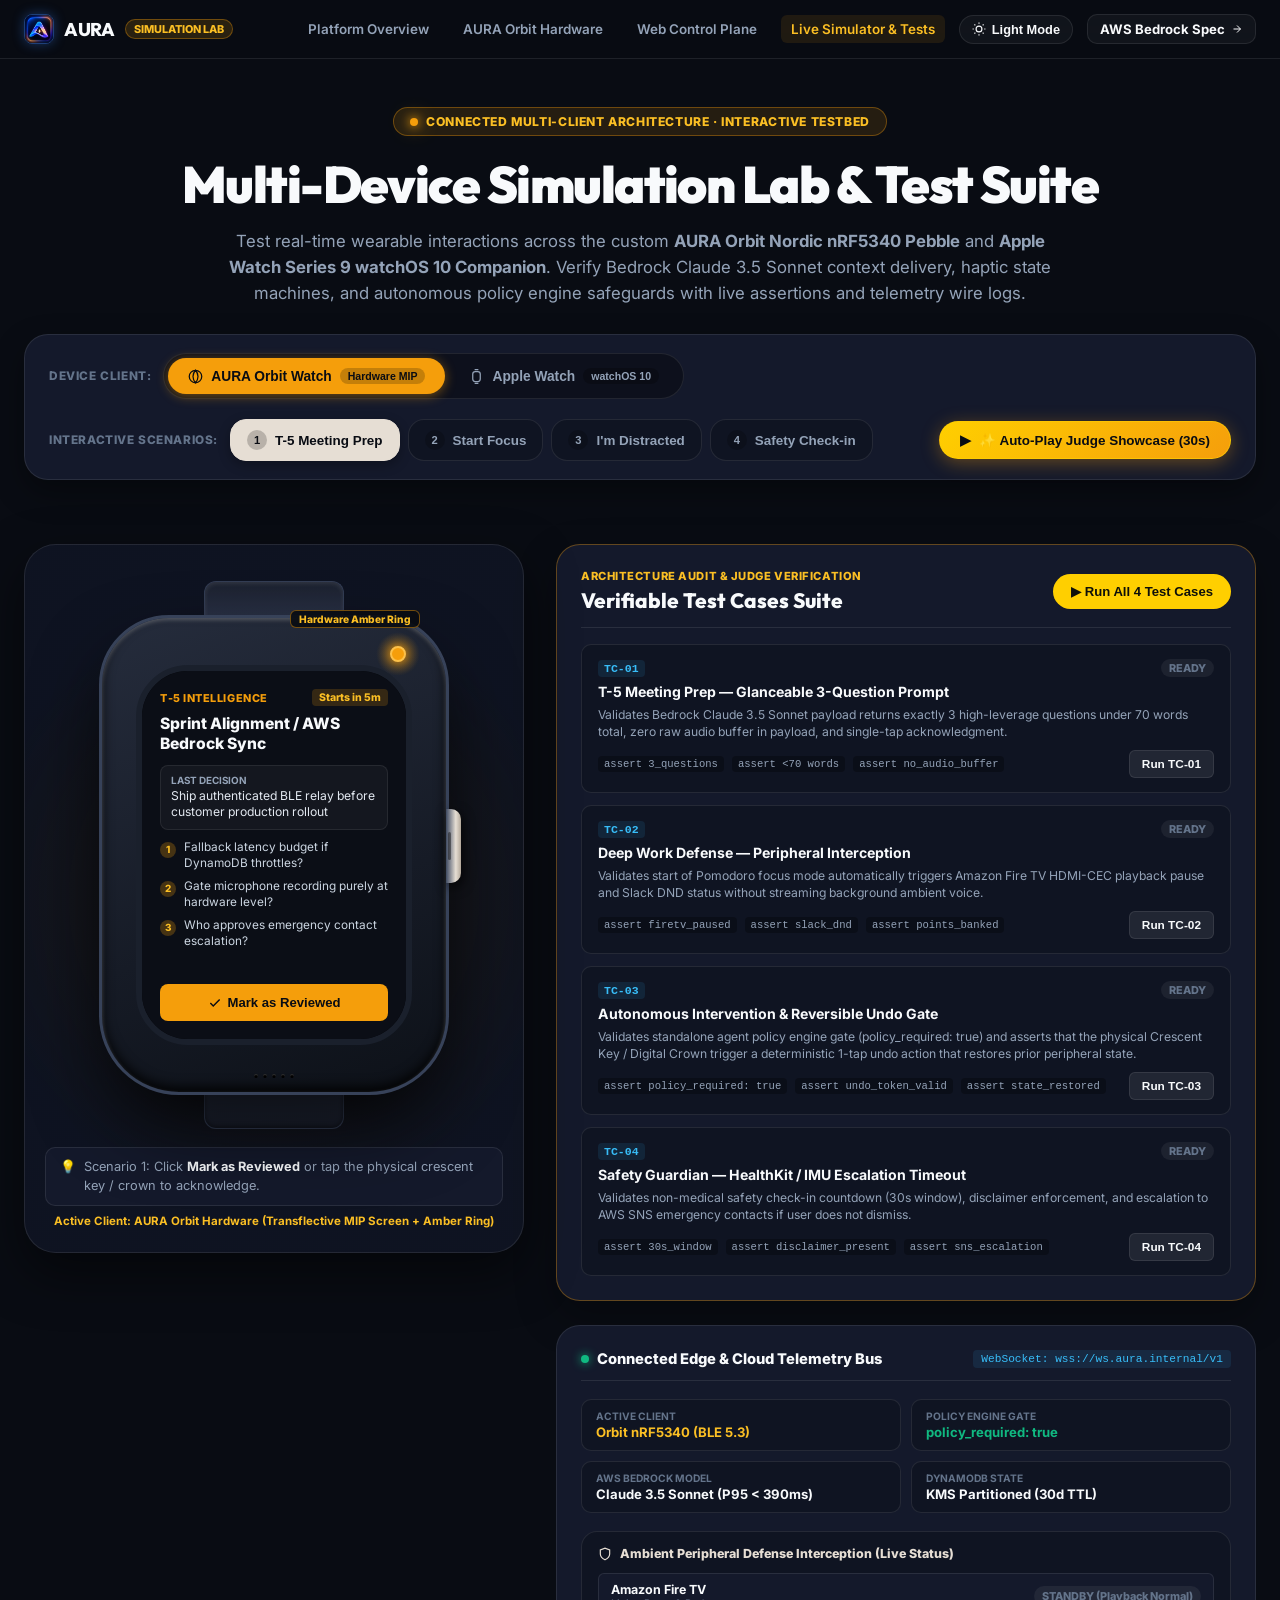
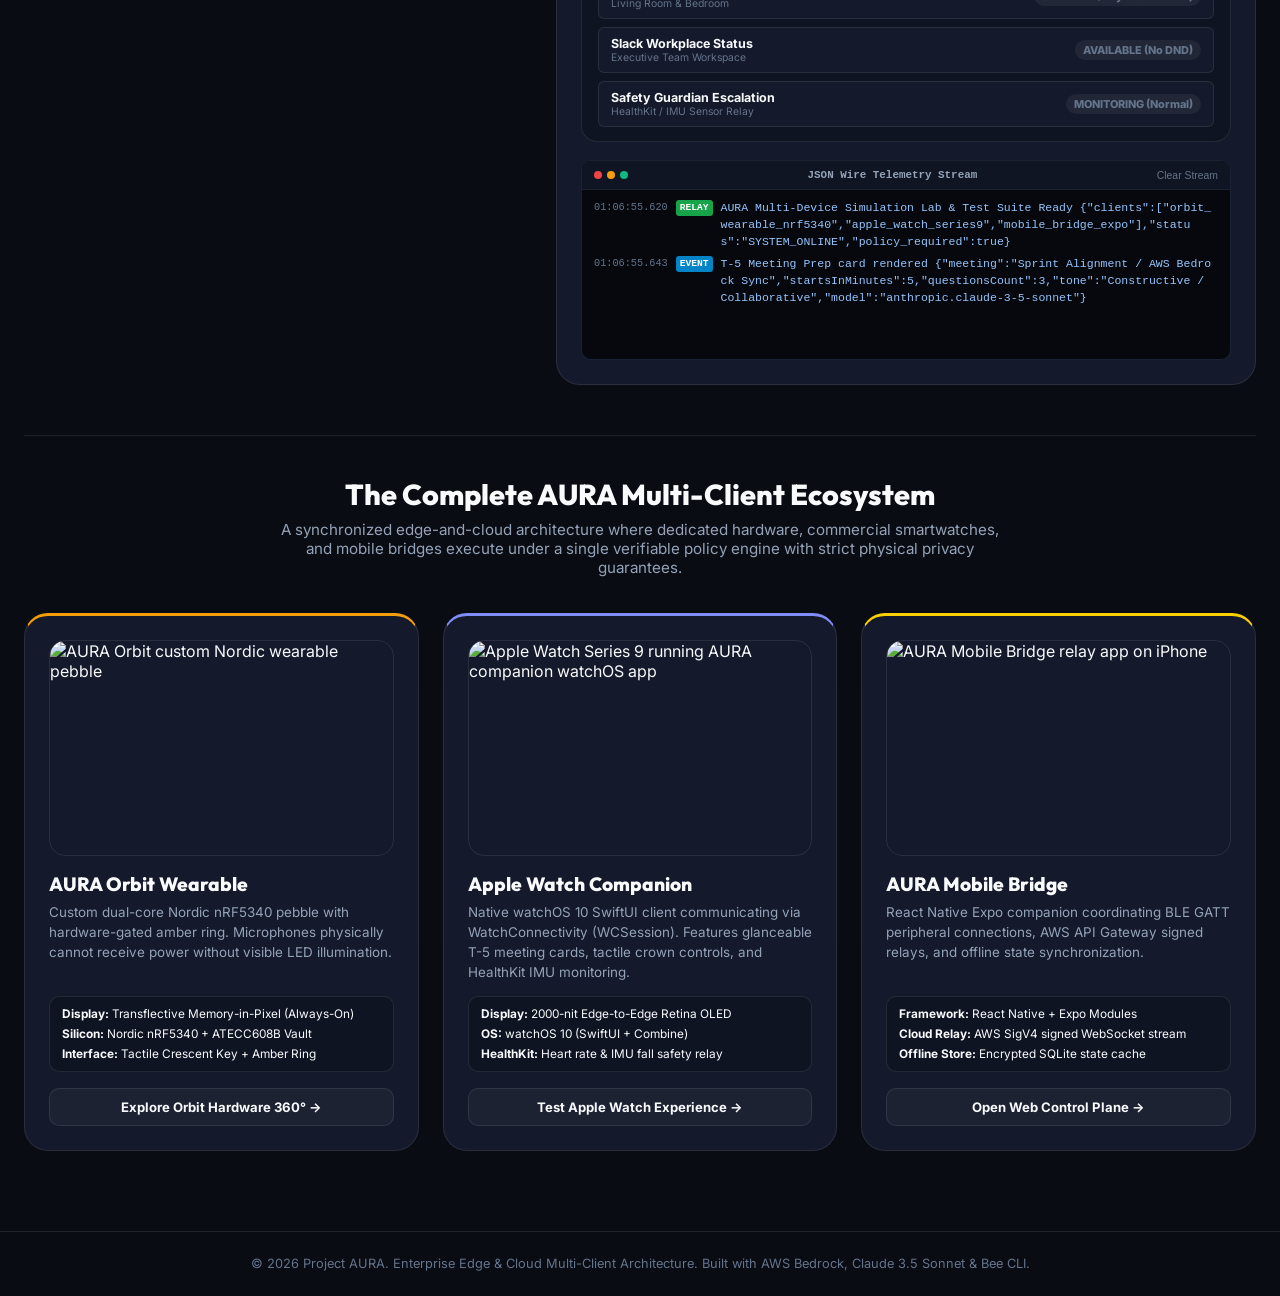
==== commit babc54a1: "docs(readme): final polish, enterprise fast-track, and backend CI workflow" ====
--- a/frontend/simulator.html
+++ b/frontend/simulator.html
@@ -111,6 +111,32 @@
               </button>
             </div>
           </div>
+
+          <!-- Judge Auto-Play Tour Button -->
+          <div class="toolbar-group judge-tour-group">
+            <button type="button" class="btn-judge-autoplay" id="btn-judge-autoplay" title="Execute 30-Second Guided Judge Tour">
+              <span class="autoplay-pulse-icon" aria-hidden="true">▶</span>
+              <span class="autoplay-text">✨ Auto-Play Judge Showcase (30s)</span>
+            </button>
+          </div>
+        </div>
+
+        <!-- Guided Judge Tour Status Banner -->
+        <div class="judge-tour-banner" id="judge-tour-banner" style="display: none;" role="status" aria-live="polite">
+          <div class="tour-banner-content">
+            <div class="tour-step-badge" id="tour-step-badge">TOUR · STEP 1 OF 4</div>
+            <div class="tour-step-info">
+              <h4 class="tour-step-title" id="tour-step-title">T-5 Meeting Prep (Claude 3.5 Sonnet)</h4>
+              <p class="tour-step-desc" id="tour-step-desc">Orchestrates context 5 minutes ahead of meetings. Bedrock generates 3 concise, grounded questions with zero cloud audio storage.</p>
+            </div>
+            <div class="tour-progress-bar-container">
+              <div class="tour-progress-fill" id="tour-progress-fill"></div>
+            </div>
+            <div class="tour-controls">
+              <button type="button" class="tour-btn-pause" id="tour-btn-pause" aria-label="Pause or Resume Tour">⏸ Pause</button>
+              <button type="button" class="tour-btn-close" id="tour-btn-close" aria-label="Exit Tour">✕ Exit</button>
+            </div>
+          </div>
         </div>
       </section>
 
--- a/frontend/simulator.css
+++ b/frontend/simulator.css
@@ -1716,74 +1716,434 @@
 }
 
 /* ==========================================================================
-   Mobile Responsive Adjustments for Simulator
+   JUDGE AUTO-PLAY SHOWCASE & GUIDED TOUR STYLES
    ========================================================================== */
+.btn-judge-autoplay {
+  display: inline-flex;
+  align-items: center;
+  gap: 8px;
+  background: linear-gradient(135deg, #FFCF00 0%, #f59e0b 100%);
+  color: #090c13;
+  font-weight: 800;
+  font-size: 0.84rem;
+  padding: 10px 20px;
+  border-radius: var(--sim-radius-pill);
+  border: 1px solid rgba(255, 207, 0, 0.6);
+  cursor: pointer;
+  transition: all 0.25s cubic-bezier(0.16, 1, 0.3, 1);
+  box-shadow: 0 4px 18px rgba(245, 158, 11, 0.35);
+  user-select: none;
+}
+
+.btn-judge-autoplay:hover {
+  transform: translateY(-2px);
+  box-shadow: 0 6px 24px rgba(245, 158, 11, 0.55);
+  filter: brightness(1.08);
+}
+
+.btn-judge-autoplay:active {
+  transform: translateY(0);
+}
+
+.btn-judge-autoplay.running {
+  background: linear-gradient(135deg, #10b981 0%, #059669 100%);
+  color: #ffffff;
+  border-color: rgba(16, 185, 129, 0.6);
+  box-shadow: 0 4px 18px rgba(16, 185, 129, 0.45);
+}
+
+.autoplay-pulse-icon {
+  font-size: 0.85rem;
+  display: inline-block;
+  animation: pulseIcon 1.8s infinite ease-in-out;
+}
+
+@keyframes pulseIcon {
+  0%, 100% { transform: scale(1); opacity: 1; }
+  50% { transform: scale(1.3); opacity: 0.75; }
+}
+
+/* Guided Judge Tour Status Banner */
+.judge-tour-banner {
+  background: rgba(20, 25, 43, 0.95);
+  border: 1px solid rgba(245, 158, 11, 0.45);
+  border-radius: var(--sim-radius-md);
+  padding: 16px 22px;
+  margin-bottom: 28px;
+  box-shadow: 0 12px 36px rgba(0, 0, 0, 0.5), inset 0 1px 0 rgba(255, 255, 255, 0.1);
+  backdrop-filter: blur(12px);
+  animation: slideDownBanner 0.35s cubic-bezier(0.16, 1, 0.3, 1);
+}
+
+[data-theme="light"] .judge-tour-banner {
+  background: rgba(255, 255, 255, 0.96);
+  border-color: rgba(245, 158, 11, 0.55);
+  box-shadow: 0 12px 30px rgba(0, 0, 0, 0.08);
+}
+
+@keyframes slideDownBanner {
+  from { opacity: 0; transform: translateY(-12px); }
+  to { opacity: 1; transform: translateY(0); }
+}
+
+.tour-banner-content {
+  display: flex;
+  flex-direction: column;
+  gap: 10px;
+}
+
+.tour-step-badge {
+  display: inline-flex;
+  align-items: center;
+  align-self: flex-start;
+  gap: 6px;
+  background: rgba(245, 158, 11, 0.15);
+  color: #fbbf24;
+  border: 1px solid rgba(245, 158, 11, 0.35);
+  font-size: 0.68rem;
+  font-weight: 800;
+  text-transform: uppercase;
+  letter-spacing: 0.06em;
+  padding: 3px 10px;
+  border-radius: var(--sim-radius-pill);
+}
+
+.tour-step-title {
+  font-family: var(--font-display);
+  font-size: 1.15rem;
+  font-weight: 800;
+  color: var(--sim-text-primary);
+  margin-bottom: 2px;
+}
+
+.tour-step-desc {
+  font-size: 0.86rem;
+  line-height: 1.45;
+  color: var(--sim-text-secondary);
+}
+
+.tour-progress-bar-container {
+  width: 100%;
+  height: 5px;
+  background: rgba(255, 255, 255, 0.08);
+  border-radius: 4px;
+  overflow: hidden;
+  margin-top: 4px;
+}
+
+.tour-progress-fill {
+  height: 100%;
+  width: 25%;
+  background: linear-gradient(90deg, #FFCF00, #f59e0b);
+  border-radius: 4px;
+  transition: width 0.6s cubic-bezier(0.16, 1, 0.3, 1);
+}
+
+.tour-controls {
+  display: flex;
+  gap: 10px;
+  margin-top: 6px;
+}
+
+.tour-btn-pause,
+.tour-btn-close {
+  display: inline-flex;
+  align-items: center;
+  gap: 6px;
+  padding: 6px 14px;
+  border-radius: var(--sim-radius-sm);
+  font-size: 0.78rem;
+  font-weight: 700;
+  cursor: pointer;
+  transition: all 0.2s ease;
+}
+
+.tour-btn-pause {
+  background: rgba(255, 255, 255, 0.08);
+  border: 1px solid var(--sim-border);
+  color: var(--sim-text-primary);
+}
+
+.tour-btn-pause:hover {
+  background: rgba(255, 255, 255, 0.14);
+}
+
+.tour-btn-close {
+  background: transparent;
+  border: 1px solid rgba(239, 68, 68, 0.35);
+  color: #fca5a5;
+}
+
+.tour-btn-close:hover {
+  background: rgba(239, 68, 68, 0.15);
+  color: #f87171;
+}
+
+/* ==========================================================================
+   COMPREHENSIVE MOBILE RESPONSIVE OVERHAUL (SMARTPHONES & TABLETS)
+   ========================================================================== */
+@media (max-width: 1100px) {
+  .sim-stage-main-grid {
+    grid-template-columns: 1fr;
+    gap: 28px;
+  }
+}
+
 @media (max-width: 768px) {
+  /* Header & Navigation */
   .sim-nav-wrapper {
-    flex-wrap: wrap;
+    flex-wrap: nowrap;
+    overflow-x: auto;
+    -webkit-overflow-scrolling: touch;
+    scrollbar-width: none;
+    padding: 10px 14px;
     gap: 12px;
-    padding: 0 16px;
+  }
+
+  .sim-nav-wrapper::-webkit-scrollbar {
+    display: none;
+  }
+
+  .sim-brand {
+    flex-shrink: 0;
+  }
+
+  .sim-brand-title {
+    font-size: 1.15rem;
   }
 
   .sim-nav-links {
-    flex-wrap: wrap;
+    flex-wrap: nowrap;
+    overflow-x: auto;
+    -webkit-overflow-scrolling: touch;
+    scrollbar-width: none;
     gap: 6px;
-    width: 100%;
-    justify-content: flex-start;
+    flex-shrink: 0;
+  }
+
+  .sim-nav-links::-webkit-scrollbar {
+    display: none;
   }
 
   .sim-nav-link {
     font-size: 0.78rem;
-    padding: 5px 8px;
-  }
-
-  .btn-nav-outline {
-    font-size: 0.75rem;
-    padding: 5px 8px;
-  }
-
+    padding: 6px 10px;
+    white-space: nowrap;
+    flex-shrink: 0;
+  }
+
+  .btn-nav-outline,
   .theme-pill-btn {
-    font-size: 0.75rem;
-    padding: 5px 8px;
-  }
-
+    font-size: 0.76rem;
+    padding: 6px 10px;
+    white-space: nowrap;
+    flex-shrink: 0;
+  }
+
+  /* Hero Section */
+  .sim-hero-section {
+    padding: 32px 0 20px;
+  }
+
+  .sim-hero-headline {
+    font-size: clamp(1.6rem, 6vw, 2.3rem);
+    line-height: 1.18;
+  }
+
+  .sim-hero-sub {
+    font-size: 0.92rem;
+    line-height: 1.5;
+    margin-bottom: 20px;
+  }
+
+  /* Master Controls Toolbar */
+  .sim-master-toolbar {
+    flex-direction: column;
+    align-items: stretch;
+    padding: 14px;
+    gap: 14px;
+    border-radius: var(--sim-radius-md);
+  }
+
+  .toolbar-group {
+    width: 100%;
+    flex-direction: column;
+    align-items: stretch;
+    gap: 8px;
+  }
+
+  .toolbar-label {
+    font-size: 0.7rem;
+  }
+
+  .device-toggle-pills {
+    display: flex;
+    width: 100%;
+  }
+
+  .device-pill {
+    flex: 1;
+    justify-content: center;
+    padding: 8px 12px;
+    font-size: 0.8rem;
+  }
+
+  .scenario-tabs-list {
+    display: grid;
+    grid-template-columns: 1fr 1fr;
+    gap: 8px;
+    width: 100%;
+  }
+
+  .scenario-tab-btn {
+    padding: 9px 10px;
+    font-size: 0.78rem;
+    justify-content: center;
+    text-align: center;
+  }
+
+  .judge-tour-group {
+    width: 100%;
+  }
+
+  .btn-judge-autoplay {
+    width: 100%;
+    justify-content: center;
+    padding: 12px 16px;
+    font-size: 0.86rem;
+  }
+
+  /* Watch Chassis & Stage Centering */
   .watch-viewport-stage {
     padding: 24px 12px 18px;
+    border-radius: var(--sim-radius-lg);
   }
 
   .orbit-pebble-frame {
-    max-width: 100%;
+    width: 100% !important;
+    max-width: min(320px, calc(100vw - 44px)) !important;
+    height: auto !important;
+    aspect-ratio: 350 / 480 !important;
+    padding: 16px 12px !important;
+    border-radius: 54px !important;
+  }
+
+  .orbit-bezel-enclosure {
+    width: 100% !important;
+    max-width: 252px !important;
+    height: auto !important;
+    aspect-ratio: 276 / 380 !important;
+    border-radius: 42px !important;
+  }
+
+  .apple-watch-frame {
+    width: 100% !important;
+    max-width: min(310px, calc(100vw - 44px)) !important;
+    height: auto !important;
+    aspect-ratio: 310 / 460 !important;
+    padding: 16px 12px !important;
+    border-radius: 46px !important;
+  }
+
+  .apple-oled-bezel {
+    width: 100% !important;
+    max-width: 252px !important;
+    height: auto !important;
+    aspect-ratio: 270 / 370 !important;
+    border-radius: 38px !important;
+  }
+
+  /* Test Cases Cockpit */
+  .test-cases-suite-card {
+    padding: 18px 14px;
+    border-radius: var(--sim-radius-md);
+  }
+
+  .suite-header-bar {
+    flex-direction: column;
+    align-items: stretch;
+    gap: 12px;
+  }
+
+  .btn-run-all-tests {
     width: 100%;
-    max-width: 330px;
-    height: auto;
-    aspect-ratio: 350 / 480;
-    padding: 16px;
-  }
-
-  .apple-watch-frame {
-    max-width: 100%;
+    justify-content: center;
+    padding: 11px;
+  }
+
+  .test-cases-grid {
+    gap: 10px;
+  }
+
+  .test-case-item {
+    padding: 12px 14px;
+  }
+
+  .tc-name {
+    font-size: 0.86rem;
+  }
+
+  .tc-assertion-desc {
+    font-size: 0.74rem;
+  }
+
+  .tc-actions-bar {
+    flex-direction: column;
+    align-items: stretch;
+    gap: 8px;
+  }
+
+  .btn-run-tc {
     width: 100%;
-    max-width: 320px;
-    height: auto;
-    aspect-ratio: 310 / 460;
-    padding: 16px;
-  }
-
-  .controls-cockpit {
-    padding: 20px 14px;
-  }
-
-  .sim-test-controls-grid {
-    grid-template-columns: 1fr;
+    text-align: center;
+    padding: 8px;
+  }
+
+  /* Telemetry Console & Logs */
+  .telemetry-console-card {
+    padding: 18px 14px;
+    border-radius: var(--sim-radius-md);
+  }
+
+  .wire-stream-box {
+    max-height: 280px;
+    padding: 10px;
+  }
+
+  .wire-entry-block {
+    word-break: break-word;
+    overflow-x: auto;
   }
 }
 
 @media (max-width: 480px) {
+  .sim-container {
+    padding: 0 14px;
+  }
+
   .sim-brand-badge {
     display: none;
   }
 
-  .sim-hero-headline {
-    font-size: 1.8rem;
-  }
-}
+  .sim-arch-pill {
+    font-size: 0.68rem;
+    padding: 4px 12px;
+  }
+
+  .stage-instruction-pill {
+    font-size: 0.76rem;
+    padding: 8px 12px;
+  }
+
+  .stage-mode-label {
+    font-size: 0.7rem;
+  }
+
+  .tour-step-title {
+    font-size: 1.02rem;
+  }
+
+  .tour-step-desc {
+    font-size: 0.8rem;
+  }
+}
